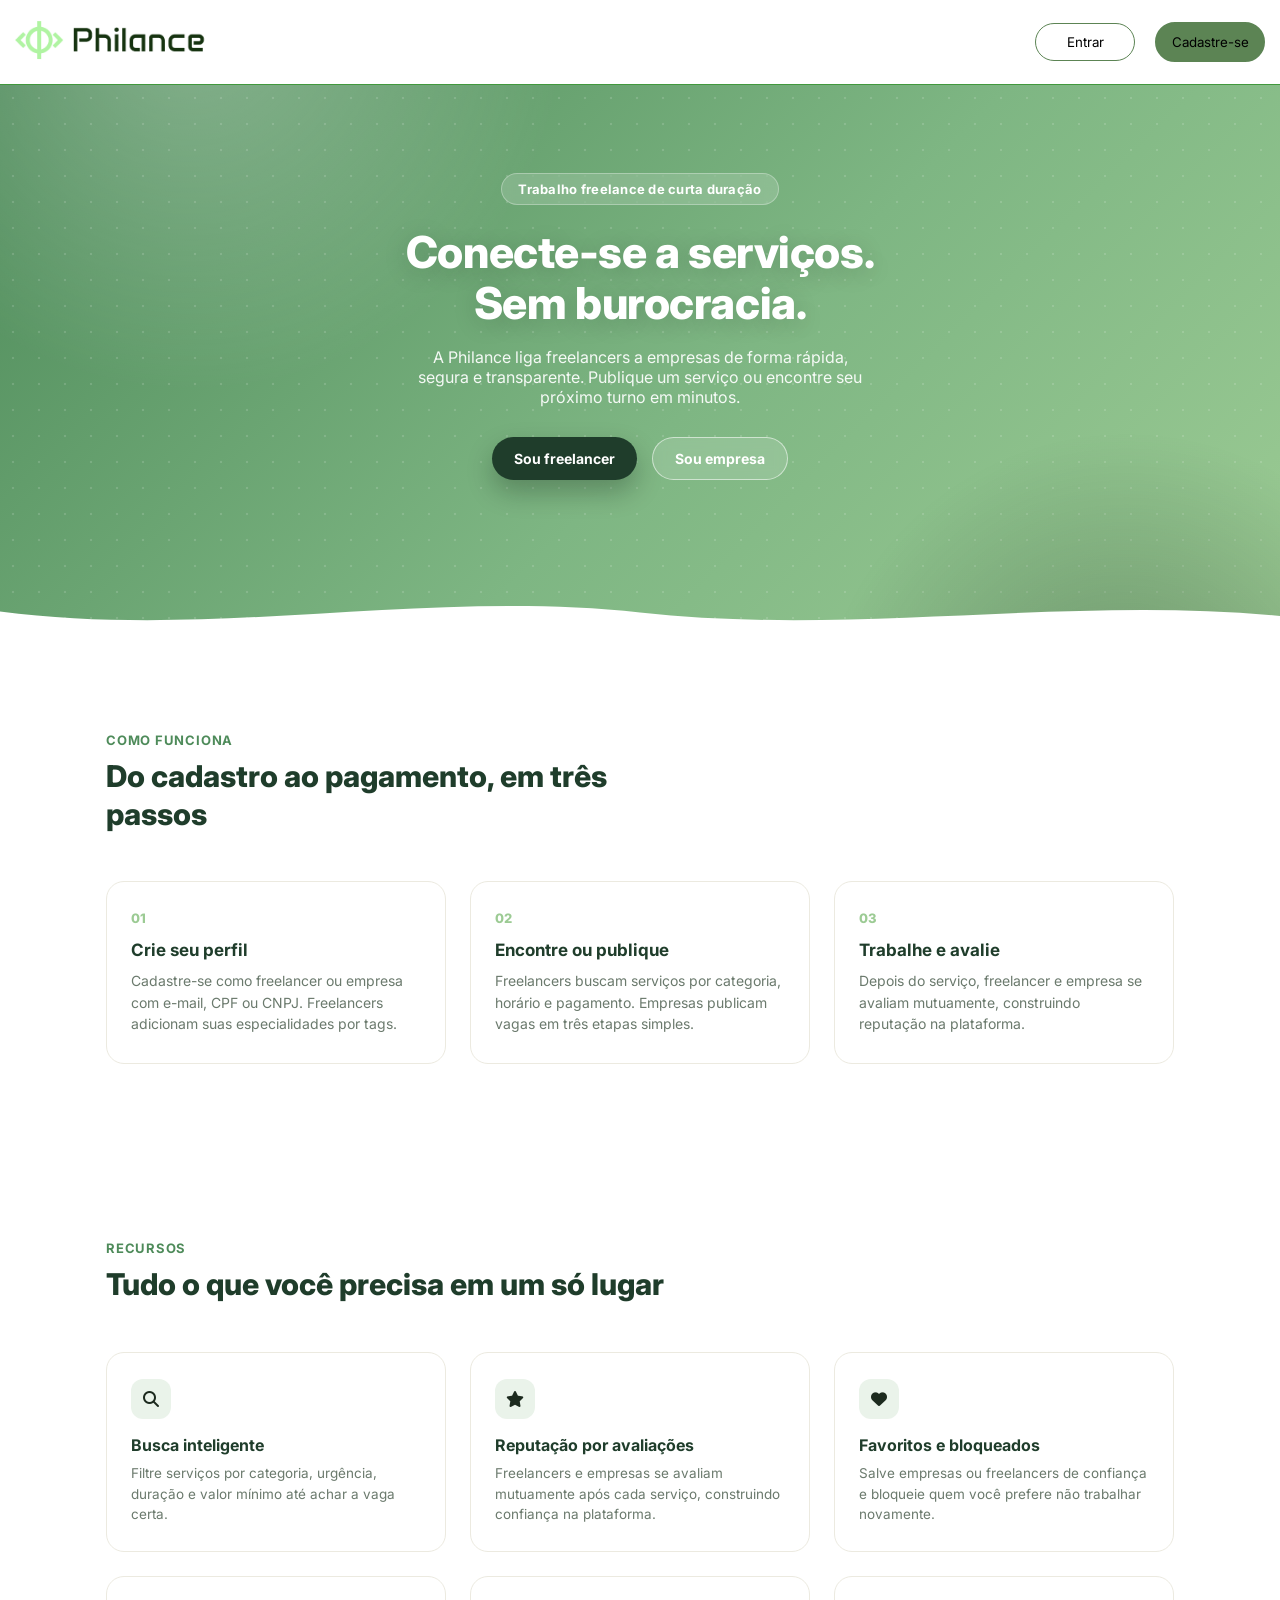
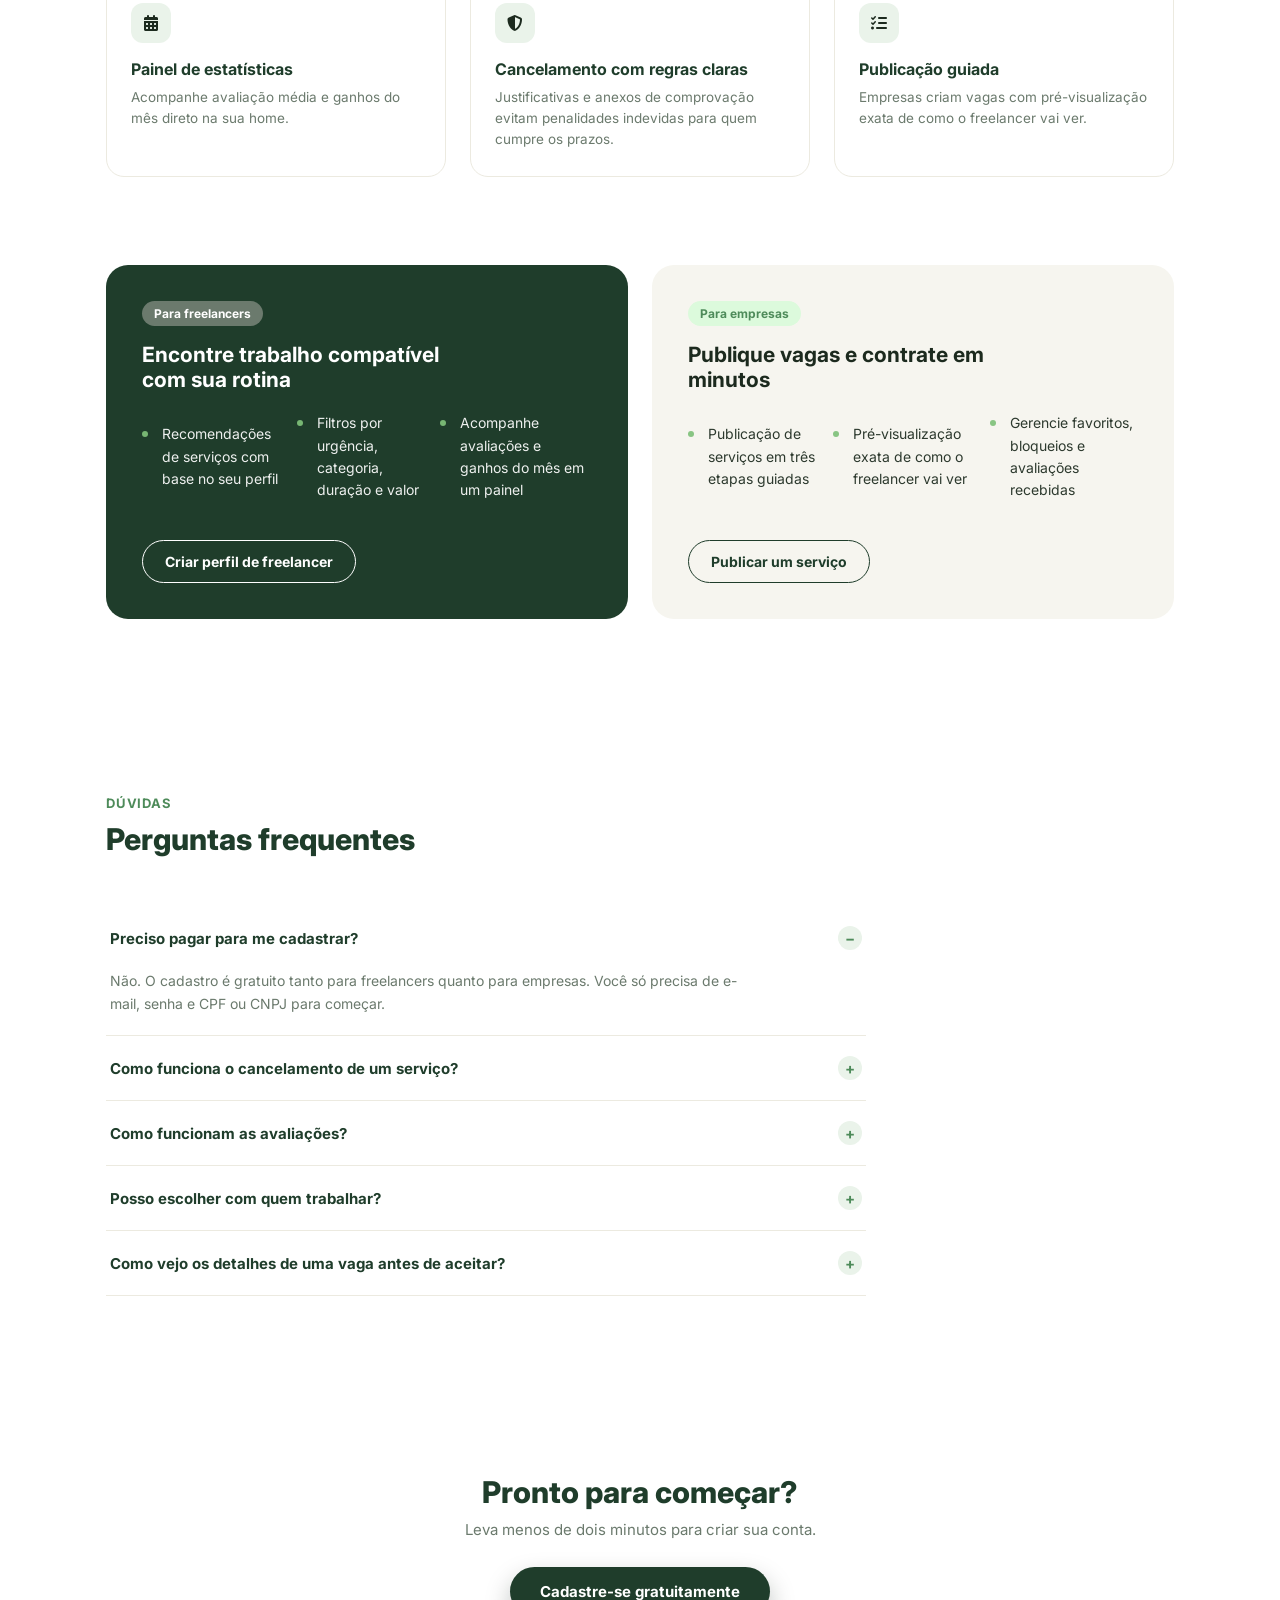
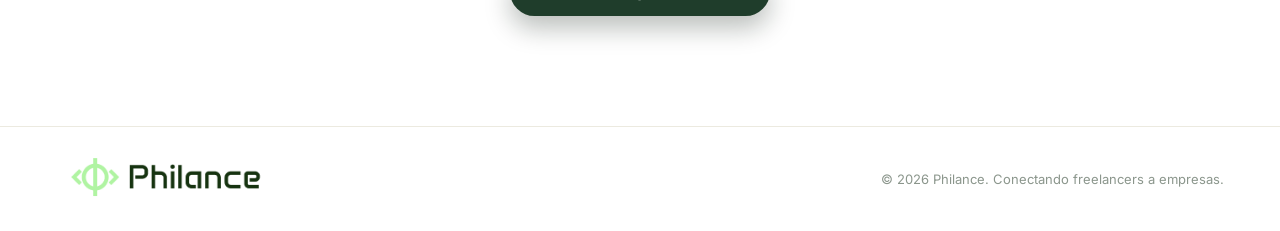
==== src/index.html @ a23985e1 "Home do site 90% Home praticamente concluída, só falta alguns pequenos ajustes" ====
<!DOCTYPE html>
<html lang="en">
<head>
    <meta charset="UTF-8">
    <meta name="viewport" content="width=device-width, initial-scale=1.0">
    <title>Philance</title>
    <link rel="stylesheet" href="/css/navbar.css">
    <link rel="stylesheet" href="/css/style.css">
    <link rel="preconnect" href="https://fonts.googleapis.com">
    <link rel="preconnect" href="https://fonts.gstatic.com" crossorigin>
    <link href="https://fonts.googleapis.com/css2?family=Anta&family=Inter:ital,opsz,wght@0,14..32,100..900;1,14..32,100..900&display=swap" rel="stylesheet">
    <link rel="stylesheet" href="https://cdnjs.cloudflare.com/ajax/libs/font-awesome/6.7.2/css/all.min.css">
</head>
<body>
    <div id="space-navbar"></div>
    <!-- Banner -->
    <section class="banner">
        <div class="banner-interior">
            <div class="banner-text">
                <span class="primeiro-text">Trabalho freelance de curta duração</span>
                <h1>Conecte-se a serviços.<br>Sem burocracia.</h1>
                <p>A Philance liga freelancers a empresas de forma rápida, segura e transparente. Publique um serviço ou encontre seu próximo turno em minutos.</p>
                <div class="banner-actions">
                    <button class="btn btn-dark">Sou freelancer</button>
                    <button class="btn btn-outline">Sou empresa</button>
                </div>
            </div>
        </div>
        <div class="banner-wave" aria-hidden="true"></div>
    </section>

    <!-- Como funciona -->
    <section class="section-one">
        <div class="section-two">
            <span class="section-three">Como funciona</span>
            <h2>Do cadastro ao pagamento, em três passos</h2>
        </div>

        <div class="passos">
            <article class="step-card"> <!-- article para poder reutilizar -->
                <span class="step-num">01</span>
                <h3>Crie seu perfil</h3>
                <p>Cadastre-se como freelancer ou empresa com e-mail, CPF ou CNPJ. Freelancers adicionam suas especialidades por tags.</p>
            </article>
            <article class="step-card">
                <span class="step-num">02</span>
                <h3>Encontre ou publique</h3>
                <p>Freelancers buscam serviços por categoria, horário e pagamento. Empresas publicam vagas em três etapas simples.</p>
            </article>
            <article class="step-card">
                <span class="step-num">03</span>
                <h3>Trabalhe e avalie</h3>
                <p>Depois do serviço, freelancer e empresa se avaliam mutuamente, construindo reputação na plataforma.</p>
            </article>
        </div>
    </section>

    <!-- Recursos -->
    <section class="section-one" >
        <div class="section-two">
            <span class="section-three">Recursos</span>
            <h2>Tudo o que você precisa em um só lugar</h2>
        </div>

        <div class="recursos">
            <article class="recurso-card">
                <div class="recurso-icon">
                    <i class="fa-solid fa-magnifying-glass"></i>
                </div>
                <h3>Busca inteligente</h3>
                <p>Filtre serviços por categoria, urgência, duração e valor mínimo até achar a vaga certa.</p>
            </article>

            <article class="recurso-card">
                <div class="recurso-icon">
                    <i class="fa-solid fa-star"></i>
                </div>
                <h3>Reputação por avaliações</h3>
                <p>Freelancers e empresas se avaliam mutuamente após cada serviço, construindo confiança na plataforma.</p>
            </article>

            <article class="recurso-card">
                <div class="recurso-icon">
                    <i class="fa-solid fa-heart"></i>
                </div>
                <h3>Favoritos e bloqueados</h3>
                <p>Salve empresas ou freelancers de confiança e bloqueie quem você prefere não trabalhar novamente.</p>
            </article>

            <article class="recurso-card">
                <div class="recurso-icon">
                    <i class="fa-solid fa-calendar-days"></i>
                </div>
                <h3>Painel de estatísticas</h3>
                <p>Acompanhe avaliação média e ganhos do mês direto na sua home.</p>
            </article>

            <article class="recurso-card">
                <div class="recurso-icon">
                    <i class="fa-solid fa-shield-halved"></i>
                </div>
                <h3>Cancelamento com regras claras</h3>
                <p>Justificativas e anexos de comprovação evitam penalidades indevidas para quem cumpre os prazos.</p>
            </article>

            <article class="recurso-card">
                <div class="recurso-icon">
                    <i class="fa-solid fa-list-check"></i>
                </div>
                <h3>Publicação guiada</h3>
                <p>Empresas criam vagas com pré-visualização exata de como o freelancer vai ver.</p>
            </article>
        </div>
    </section>

    <!-- Para quem é -->
    <section class="section-one audience">

        <article class="audience-card audience-card-freelancer" >
        <span class="audience-tag audience-tag-freelancer">Para freelancers</span>
        <h3>Encontre trabalho compatível com sua rotina</h3>
        <ul class="audience-list">
            <li>Recomendações de serviços com base no seu perfil</li>
            <li>Filtros por urgência, categoria, duração e valor</li>
            <li>Acompanhe avaliações e ganhos do mês em um painel</li>
        </ul>
        <button class="btn btn-outline-light">Criar perfil de freelancer</button>
        </article>

        <article class="audience-card audience-card-empresa" >
        <span class="audience-tag audience-tag-empresa">Para empresas</span>
        <h3>Publique vagas e contrate em minutos</h3>
        <ul class="audience-list">
            <li>Publicação de serviços em três etapas guiadas</li>
            <li>Pré-visualização exata de como o freelancer vai ver</li>
            <li>Gerencie favoritos, bloqueios e avaliações recebidas</li>
        </ul>
        <button class="btn btn-outline-dark">Publicar um serviço</button>
        </article>

    </section>

    <!-- Perguntas frequentes -->
    <section class="section-one" >
        <div class="section-two">
            <span class="section-three">Dúvidas</span>
            <h2>Perguntas frequentes</h2>
        </div>

        <div class="faq-list">
            <div class="faq-item open">
                <button class="faq-question">
                    Preciso pagar para me cadastrar?
                    <span class="faq-icon">−</span>
                </button>
                <div class="faq-answer">
                    <p>Não. O cadastro é gratuito tanto para freelancers quanto para empresas. Você só precisa de e-mail, senha e CPF ou CNPJ para começar.</p>
                </div>
            </div>

            <div class="faq-item">
                <button class="faq-question">
                    Como funciona o cancelamento de um serviço?
                    <span class="faq-icon">+</span>
                </button>
                <div class="faq-answer">
                    <p>Freelancer e empresa podem cancelar informando uma justificativa, com opção de anexar imagens como comprovação. Cancelamentos com menos de 4 horas de antecedência podem gerar penalidade; dentro do prazo ou devidamente justificados, não.</p>
                </div>
            </div>

            <div class="faq-item">
                <button class="faq-question">
                    Como funcionam as avaliações?
                    <span class="faq-icon">+</span>
                </button>
                <div class="faq-answer">
                    <p>Depois que um serviço é concluído, freelancer e empresa se avaliam por estrelas, com comentários opcionais. Isso atualiza automaticamente a reputação de cada perfil e influencia recomendações futuras.</p>
                </div>
            </div>

            <div class="faq-item">
                <button class="faq-question">
                    Posso escolher com quem trabalhar?
                    <span class="faq-icon">+</span>
                </button>
                <div class="faq-answer">
                    <p>Sim. Você pode favoritar empresas ou freelancers de confiança para priorizá-los em futuras recomendações, e bloquear quem preferir não encontrar novamente.</p>
                </div>
            </div>

            <div class="faq-item">
                <button class="faq-question">
                    Como vejo os detalhes de uma vaga antes de aceitar?
                    <span class="faq-icon">+</span>
                </button>
                <div class="faq-answer">
                    <p>Ao selecionar um serviço na busca, um painel lateral mostra informações completas da vaga, dados da empresa contratante e a descrição detalhada das atividades antes de você aceitar.</p>
                </div>
            </div>
        </div>
    </section>

    <!-- Final -->
    <section class="final">
        <h2>Pronto para começar?</h2>
        <p>Leva menos de dois minutos para criar sua conta.</p>
        <button class="btn btn-dark btn-log">Cadastre-se gratuitamente</button>
    </section>

    </body>

    <footer class="footer">
        <div class="logo">
            <img src="/assets/imagens/PhilanceHome.png">
        </div>
        <p>© 2026 Philance. Conectando freelancers a empresas.</p>
    </footer>

    <script src="/src/componentes/navbar/navbar.js"></script>
    <script src="/src/main.js"></script> <!--script para "perguntas frequentes"-->
<script>
    carregarNavbarHome();
</script>
<script>
    // Fecha o modal se o usuário clicar na área escura (fora do formulário)
    const modal = document.getElementById('modal-container');
    modal.addEventListener('click', (event) => {
        if (event.target === modal) {
            modal.close();
        }
    });

    async function carregarConteudoModal(arquivoHtml) {
        const modalContainer = document.getElementById('modal-container');
        try {
            const resposta = await fetch(arquivoHtml);
            if (!resposta.ok) throw new Error('Erro ao carregar o arquivo');
            const html = await resposta.text();
            
            // Coloca o HTML do cadastro dentro do <dialog>
            modalContainer.innerHTML = html;
        } catch (erro) {
            console.error(erro);
            modalContainer.innerHTML = '<p style="padding:20px; color:red;">Erro ao carregar a tela. Tente novamente.</p>';
        }
    }

    async function abrirModal(arquivoInicial, event) {
        const modalContainer = document.getElementById('modal-container');
        
        // 1. Busca o HTML do cadastro via Ajax e coloca no modal
        await carregarConteudoModal(arquivoInicial);
        
        // 2. Abre a janela flutuante nativa por cima da Home
        modalContainer.showModal();
        
        try {
            // 3. O JavaScript vai até a pasta e importa a função de lá de dentro dinamicamente!
            const moduloCadastro = await import('/src/pages/cadastro/cadastroE&F.js');
            const moduloLogin = await import('/src/pages/login/loginE&F.js');
            
            // 4. Executa a função importada diretamente do módulo
            moduloCadastro.inicializarEventosDoCadastro();
            moduloLogin.inicializarEventosDoLogin();
            
        } catch (erro) {
            console.error("Não foi possível importar o arquivo JS das pastas:", erro);
        }
    }

</script>
</html>
---- css/navbar.css ----
body {
    margin:0;
    padding:0;
    box-sizing: border-box;
    font-family: 'Inter', sans-serif;
}

nav{
    display: flex;
    justify-content: space-between;
    flex-direction: row;
    background-color: rgb(255, 255, 255);
    border-bottom: 1px solid #41983D; 
}

.button-login{
    background-color: #ffffff;
    border: 1px solid;
    border-color: #5C8454ff;
    border-radius: 30px;
    padding: 10px;
    width: 100px;
    margin-right: 10px;
}

.button-cadastro{
    background-color: #5C8454ff;
    border: 2px solid;
    border-color: #5C8454ff;
    border-radius: 30px;
    padding: 10px;
    width: 110px;
    margin-right: 15px;
}

.titulo-login{
    color: #5C8454ff;
    text-decoration: none;

}

.titulo-cadastro{
    color:#ffffff;
    text-decoration: none;

}

ul{
    display: flex;
    gap: 10px;
    align-items: center;
}

img{
    height: 80px; 
    width: auto;
}

/* Tela Home da Empresa */

.button-home{
    background-color: #ffffff;
    padding: 14px 20px;
    width: 150px;
    cursor:pointer;
    border-style: none;
    font-size: 18px;
    display: flex;
    align-items: center;
    justify-content: center;
    gap: 8px;
}
.button-solicitar-servico{
    background-color: #ffffff;
    border-style: none;
    padding: 14px 20px;
    width: 250px;
    cursor:pointer;
    font-size: 18px;
}
.icon-nav{
    width: 25px;
    height: 30px;
}

.icon-servico{
    width: 30px;
    height: 30px;
}

.nav-home-empresa{
    display: flex;
    align-items: center;
    justify-content: space-between;
    padding: 0 30px;
    height: 90px;
    background-color: white;
    border-bottom: 1px solid #41983D;
}
.menu-central{
    display: flex;
    align-items: center;
    justify-content: center;
    gap: 100px;
    margin-right: 40px;
}


/* A caixinha mãe serve como a "âncora" para o menu saber onde se posicionar */
.perfil-container {
    position: relative;
    display: inline-block;
}

/* Estilo do botão da foto */
.foto-perfil-btn {
    background: none;
    border: none;
    border-radius: 50%;
    cursor: pointer;
    padding: 0;
}

/* O Menu Suspenso*/
.dropdown-menu {
    position: absolute;
    top: 92%;      
    right: -20px;        
    margin-top: 8px; 
    
    background-color: #ffffff;
    padding:12px;
    width: 220px;
    box-shadow: 0px 4px 12px rgba(0, 0, 0, 0.5); /* Sombra suave */
    z-index: 99;    /* Garante que ele vai flutuar acima de qualquer elemento */
    border: solid 2px #c0e9bd;
    border-radius: 10px;
}

/* Esta classe esconde o menu por padrão */
.escondido {
    display: none;
}

/* Estilização rápida dos links de dentro do menu */
.dropdown-menu a {
    display: block;
    color: #313a30;
    text-decoration: none;
    padding: 8px 0;
    text-align: left;
}

.dropdown-menu a:hover {
    transform: scale(1.00);
    box-shadow: 0 0 10px rgba(47, 111, 31, 0.4);
    background-color: rgba(153, 211, 138, 0.3);
    padding: 10px;
}

.username{
    color: #313a30d5;
    font-family: "Idiqlat";
    font-size: 23px ;
    margin-bottom: -5px;
}

.email{
    color: #727272;
    font-size: 15px;
}
---- css/style.css ----
* { 
  margin: 0; 
  padding: 0; 
  box-sizing: border-box; 
}

body {
  font-family: 'Inter', sans-serif;
  color: #1C2A1E;
  background: #FFFFFF;
}

ul { 
  list-style: none; 
}

button { 
  font-family: inherit; 
  cursor: pointer; 
  border: none; 
}

/* ---------- banner ---------- */
.banner { /* fundo do banner */
  position: relative;
  background:
    radial-gradient(620px circle at 15% -12%, rgba(255,255,255,.28), transparent 60%),
    radial-gradient(520px circle at 88% 118%, rgba(20,40,26,.35), transparent 60%),
    radial-gradient(rgba(255,255,255,.14) 1px, transparent 1.6px) 0 0/26px 26px,
    linear-gradient(135deg, #4E8B5A 0%, #7EB683 55%, #9CCB94 100%);
  padding: 88px 56px 130px;
}

.banner-wave { /* ondinha do banner */
  position: absolute;
  left: 0;
  right: 0;
  bottom: -1px;
  height: 56px;
  background-image: url("data:image/svg+xml,%3Csvg xmlns='http://www.w3.org/2000/svg' viewBox='0 0 1440 100' preserveAspectRatio='none'%3E%3Cpath d='M0,40 C240,90 480,0 720,42 C960,84 1200,12 1440,48 L1440,100 L0,100 Z' fill='%23FFFFFF'/%3E%3C/svg%3E");
  background-size: 100% 100%;
  background-repeat: no-repeat;
}

.banner-interior { /* organização do banner por dentro */
  max-width: 720px;
  margin: 0 auto;
  text-align: center;
}

/* textos do banner */
.primeiro-text {
  display: inline-block;
  font-size: 13px;
  font-weight: 700;
  letter-spacing: .02em;
  background: rgba(255,255,255,.16);
  border: 1px solid rgba(255,255,255,.3);
  backdrop-filter: blur(6px);
  color: #fff;
  padding: 7px 16px;
  border-radius: 999px;
  margin-bottom: 22px;
}

.banner-text p {
  margin-left: auto;
  margin-right: auto;
}

.banner-text h1 {
  font-size: 44px;
  line-height: 1.16;
  font-weight: 800;
  letter-spacing: -.01em;
  color: #fff;
  text-shadow: 0 4px 24px rgba(15,30,20,.18);
  max-width: 580px;
  margin: 0 auto 18px;
}

.banner-text p {
  font-size: 16px;
  color: rgba(255,255,255,.92);
  max-width: 460px;
  margin-bottom: 30px;
}

.banner-actions { /* botões no banner */
  display: flex;
  justify-content: center;
  gap: 15px;
  margin-bottom: 34px;
}

/* ---------- Seções de organização ---------- */
.section-one {
  max-width: 1180px;
  margin: 0 auto;
  padding: 88px 56px;
}

.section-two { 
  max-width: 560px; 
  margin-bottom: 48px; 
}

.section-three {
  display: block;
  font-size: 13px;
  font-weight: 700;
  color: #4E8B5A;
  margin-bottom: 10px;
  text-transform: uppercase;
  letter-spacing: .06em;
}

.section-two h2 {
  font-size: 30px;
  font-weight: 800;
  color: #1F3D2B;
  line-height: 1.25;
}

/* ---------- Como funciona ---------- */
.passos {
  display: grid;
  grid-template-columns: repeat(3, 1fr);
  gap: 24px;
}

.step-card {
  border: 1px solid #ECEAE0;
  border-radius: 18px;
  padding: 28px 24px;
}

.step-num {
  display: block;
  font-size: 13px;
  font-weight: 800;
  color: #9CCB94;
  margin-bottom: 14px;
}

.step-card h3 {
  font-size: 17px;
  font-weight: 700;
  color: #1F3D2B;
  margin-bottom: 10px;
}

.step-card p {
  font-size: 14px;
  color: #6B7A6D;
  line-height: 1.55;
}

/* ---------- Recursos ---------- */
.recursos {
  display: grid;
  grid-template-columns: repeat(3, 1fr);
  gap: 24px;
}

.recurso-card {
  border: 1px solid #ECEAE0;
  border-radius: 18px;
  padding: 26px 24px;
}

.recurso-icon {
  width: 40px;
  height: 40px;
  border-radius: 12px;
  background: #EAF3EA;
  display: flex;
  align-items: center;
  justify-content: center;
  margin-bottom: 16px;
}

.recurso-card h3 {
  font-size: 16px;
  font-weight: 700;
  color: #1F3D2B;
  margin-bottom: 8px;
}

.recurso-card p {
  font-size: 13.5px;
  color: #6B7A6D;
  line-height: 1.55;
}

/* ---------- Para quem é ---------- */
.audience { /* Organização dos cards */
  display: grid;
  grid-template-columns: 1fr 1fr;
  gap: 24px;
  padding-top: 0;
}

.audience-card { /* cards */
  border-radius: 22px;
  padding: 36px;
}

.audience-card-freelancer { /* card - escuro */
  background: #1F3D2B;
  color: #fff;
}

.audience-card-empresa { /* card - claro */
  background: #F6F5EF;
  color: #1C2A1E;
}

.audience-tag {
  display: inline-block;
  font-size: 12px;
  font-weight: 700;
  padding: 5px 12px;
  border-radius: 999px;
  margin-bottom: 16px;
}

.audience-tag-empresa { /* tag - escuro */
  background: #dcfadc;
  color: #4E8B5A;
}

.audience-tag-freelancer { /* tag - escuro */
  background: #6B7A6D;
  color: #fff;
}

.audience-card h3 {
  font-size: 21px;
  font-weight: 700;
  margin-bottom: 20px;
  max-width: 340px;
}

.audience-list { 
  margin-bottom: 28px; 
}

.audience-list li {
  position: relative;
  font-size: 14px;
  line-height: 1.6;
  padding-left: 20px;
  margin-bottom: 10px;
  opacity: .92;
}

.audience-list li::before {
  content: "";
  position: absolute;
  left: 0;
  top: 8px;
  width: 6px;
  height: 6px;
  border-radius: 50%;
  background: #7FC17A;
}

/* ---------- FAQ ---------- */
.faq-list {
  max-width: 760px;
}

.faq-item {
  border-bottom: 1px solid #ECEAE0;
}

.faq-question {
  width: 100%;
  display: flex;
  align-items: center;
  justify-content: space-between;
  background: none;
  padding: 20px 4px;
  font-size: 15px;
  font-weight: 700;
  color: #1F3D2B;
  text-align: left;
}

.faq-icon {
  flex-shrink: 0;
  width: 24px;
  height: 24px;
  border-radius: 50%;
  background: #EAF3EA;
  color: #4E8B5A;
  font-size: 15px;
  font-weight: 700;
  display: flex;
  align-items: center;
  justify-content: center;
  margin-left: 16px;
}

.faq-answer {
  max-height: 0;
  overflow: hidden;
  transition: max-height .25s ease;
}

.faq-answer p {
  font-size: 14px;
  color: #6B7A6D;
  line-height: 1.6;
  padding: 0 4px 20px;
  max-width: 640px;
}

.faq-item.open .faq-answer {
  max-height: 200px;
}

/* ---------- Final ---------- */
.final {
  text-align: center;
  padding: 90px 24px 110px;
}

.final h2 {
  font-size: 30px;
  font-weight: 800;
  color: #1F3D2B;
  margin-bottom: 10px;
}

.final p {
  font-size: 15px;
  color: #6B7A6D;
  margin-bottom: 28px;
}

/* ---------- Rodapé ---------- */
.footer {
  border-top: 1px solid #ECEAE0;
  padding: 10px 56px;
  display: flex;
  align-items: center;
  justify-content: space-between;
}

.footer p {
  font-size: 13px;
  color: #8B968C;
}








/* ---------- Botões ---------- */
.btn {
  display: inline-flex;
  align-items: center;
  gap: 8px;
  padding: 12px 22px;
  border-radius: 999px;
  font-size: 14px;
  font-weight: 700;
  transition: transform .12s ease, opacity .12s ease, background .12s ease;
}

.btn:hover { 
  transform: translateY(-1px); 
}
.btn:active { 
  transform: translateY(0); 
}

.btn-log { 
  padding: 15px 30px; 
  font-size: 15px; 
}

.btn-dark {
  background: #1F3D2B;
  color: #fff;
  box-shadow: 0 12px 26px rgba(10,25,15,.28);
}
.btn-dark:hover { 
  opacity: .9; 
}

.btn-outline {
  background: rgba(255,255,255,.14);
  border: 1.5px solid rgba(255,255,255,.55);
  backdrop-filter: blur(6px);
  color: #fff;
}
.btn-outline:hover { 
  background: rgba(255,255,255,.24); 
}

.btn-outline-dark {
  background: transparent;
  border: 1.5px solid #1F3D2B;
  color: #1F3D2B;
}
.btn-outline-dark:hover { 
  background: #1F3D2B; 
  color: #fff; 
}

.btn-outline-light {
  background: transparent;
  border: 1.5px solid #fff;
  color: #fff;
}

.btn-outline-light:hover {
  background: #fff;
  color: #1F3D2B;
}
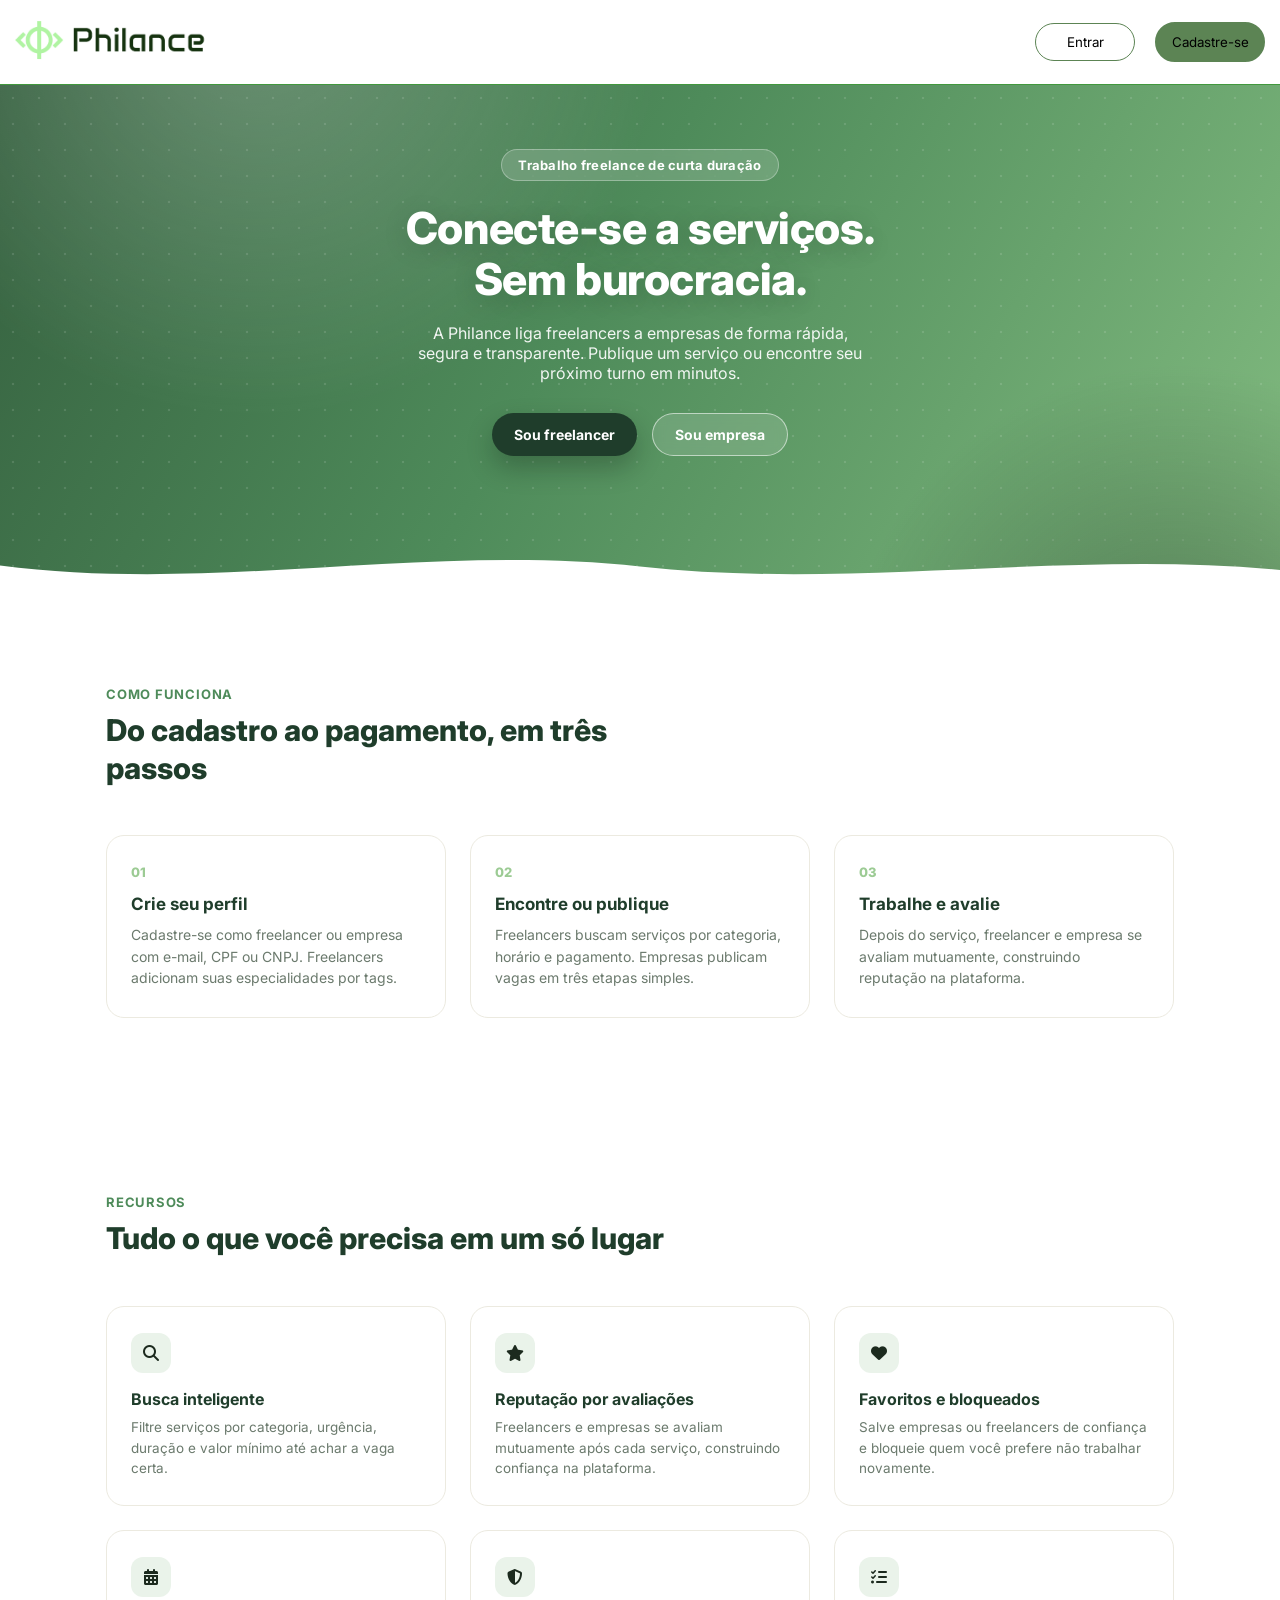
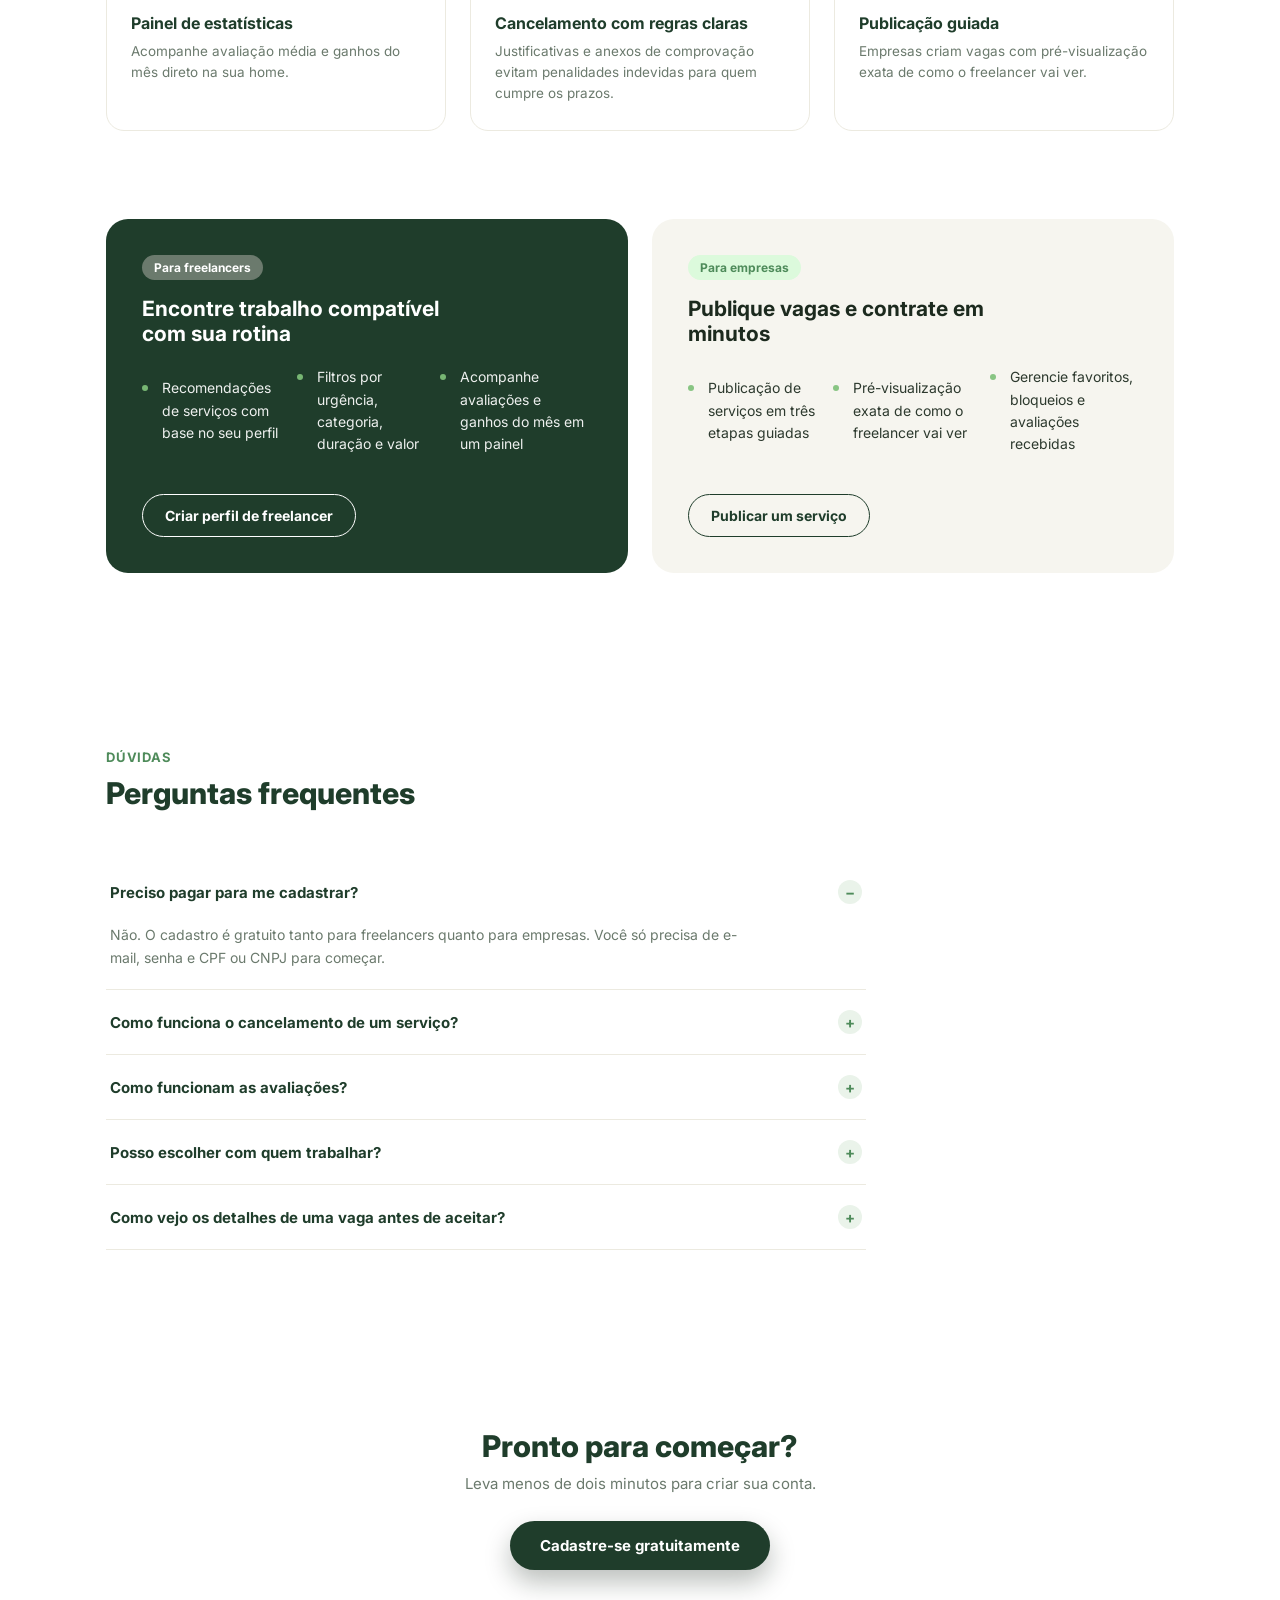
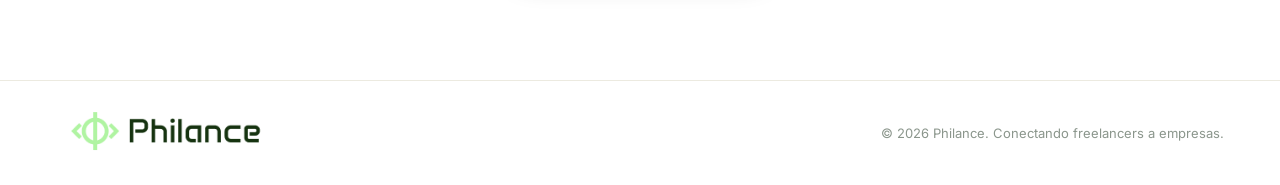
==== commit 415bec99: "Atualização das homes" ====
--- a/src/index.html
+++ b/src/index.html
@@ -4,14 +4,16 @@
     <meta charset="UTF-8">
     <meta name="viewport" content="width=device-width, initial-scale=1.0">
     <title>Philance</title>
+    <link rel="stylesheet" href="/css/style.css">
     <link rel="stylesheet" href="/css/navbar.css">
-    <link rel="stylesheet" href="/css/style.css">
+
     <link rel="preconnect" href="https://fonts.googleapis.com">
     <link rel="preconnect" href="https://fonts.gstatic.com" crossorigin>
     <link href="https://fonts.googleapis.com/css2?family=Anta&family=Inter:ital,opsz,wght@0,14..32,100..900;1,14..32,100..900&display=swap" rel="stylesheet">
     <link rel="stylesheet" href="https://cdnjs.cloudflare.com/ajax/libs/font-awesome/6.7.2/css/all.min.css">
 </head>
 <body>
+
     <div id="space-navbar"></div>
     <!-- Banner -->
     <section class="banner">
--- a/css/style.css
+++ b/css/style.css
@@ -23,12 +23,14 @@
 /* ---------- banner ---------- */
 .banner { /* fundo do banner */
   position: relative;
+  overflow: hidden;
   background:
-    radial-gradient(620px circle at 15% -12%, rgba(255,255,255,.28), transparent 60%),
-    radial-gradient(520px circle at 88% 118%, rgba(20,40,26,.35), transparent 60%),
-    radial-gradient(rgba(255,255,255,.14) 1px, transparent 1.6px) 0 0/26px 26px,
-    linear-gradient(135deg, #4E8B5A 0%, #7EB683 55%, #9CCB94 100%);
-  padding: 88px 56px 130px;
+    radial-gradient(680px circle at 20% -15%, rgba(255,255,255,.24), transparent 60%),
+    radial-gradient(560px circle at 92% 120%, rgba(15,30,20,.4), transparent 60%),
+    radial-gradient(rgba(255,255,255,.12) 1px, transparent 1.6px) 0 0/26px 26px,
+    linear-gradient(120deg, #35603F 0%, #4E8B5A 45%, #82BB80 100%);
+  padding: 64px 40px 108px;
+  text-align: center;
 }
 
 .banner-wave { /* ondinha do banner */
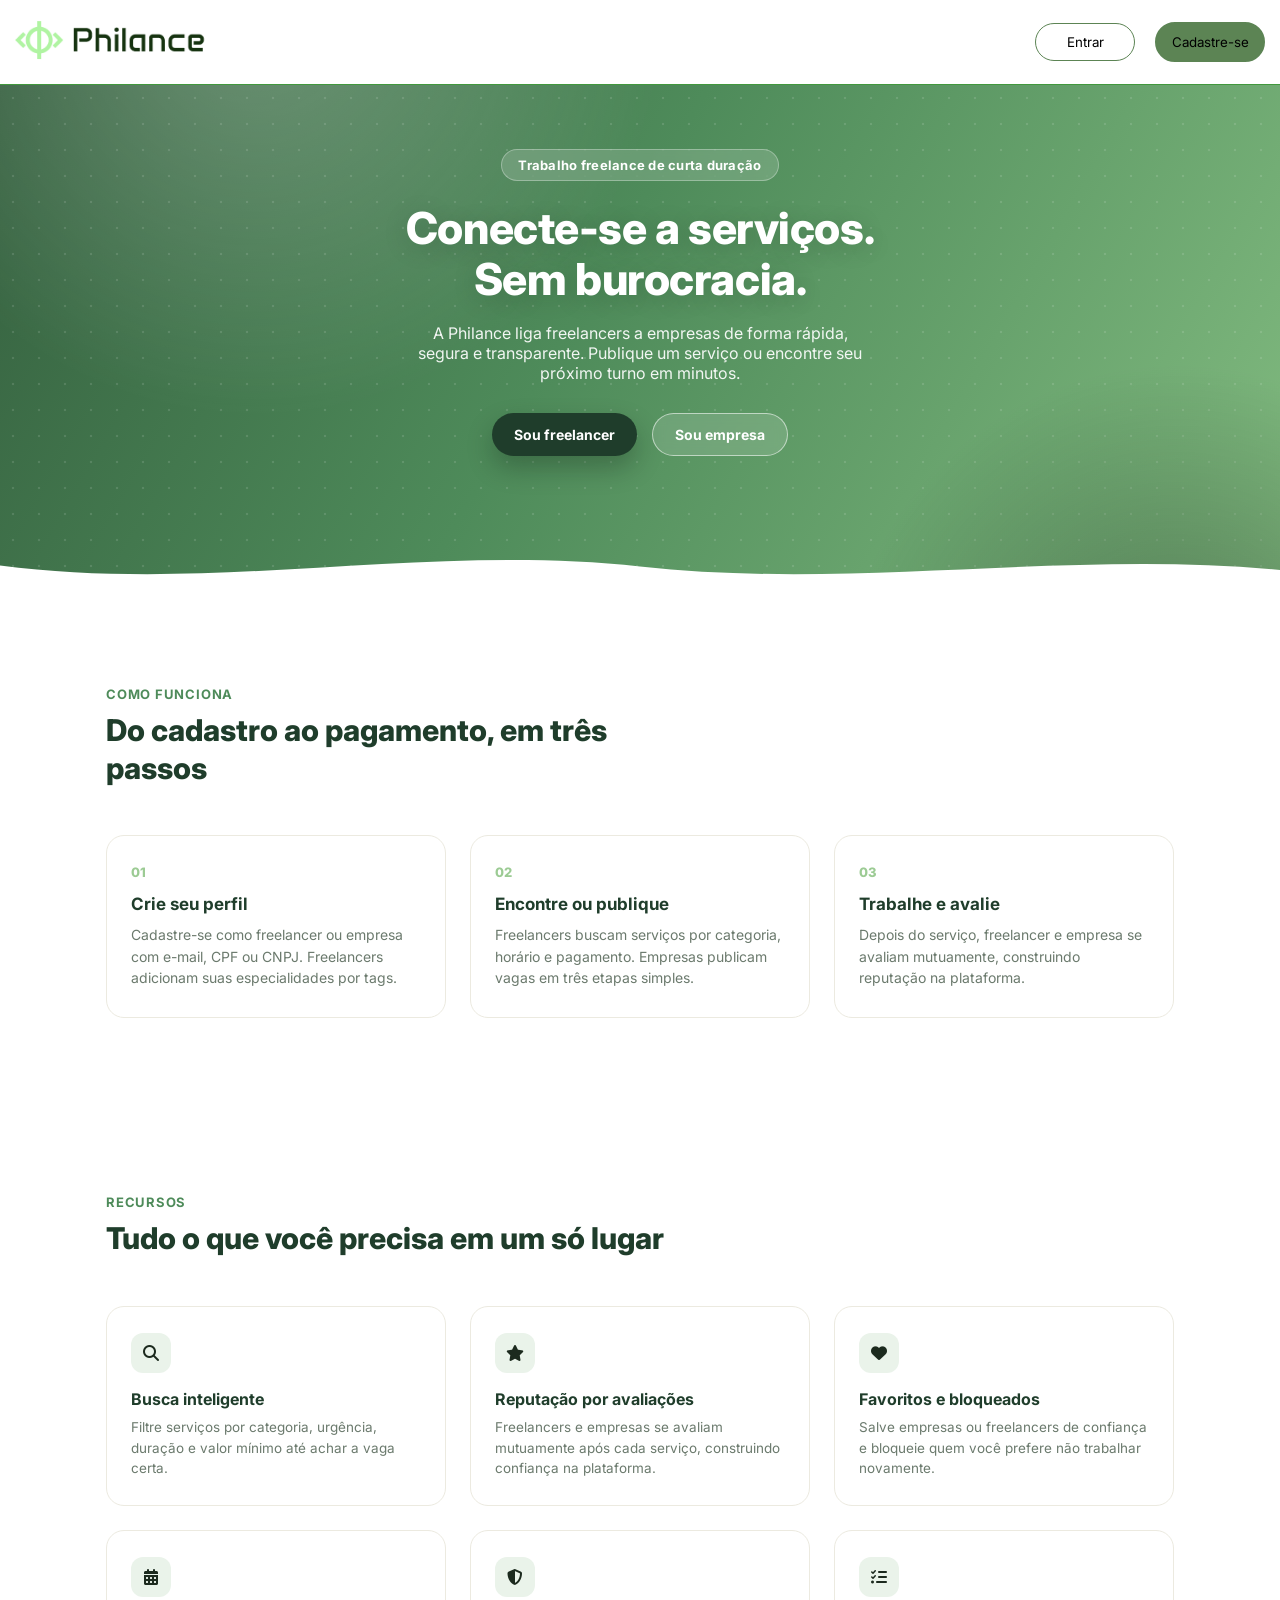
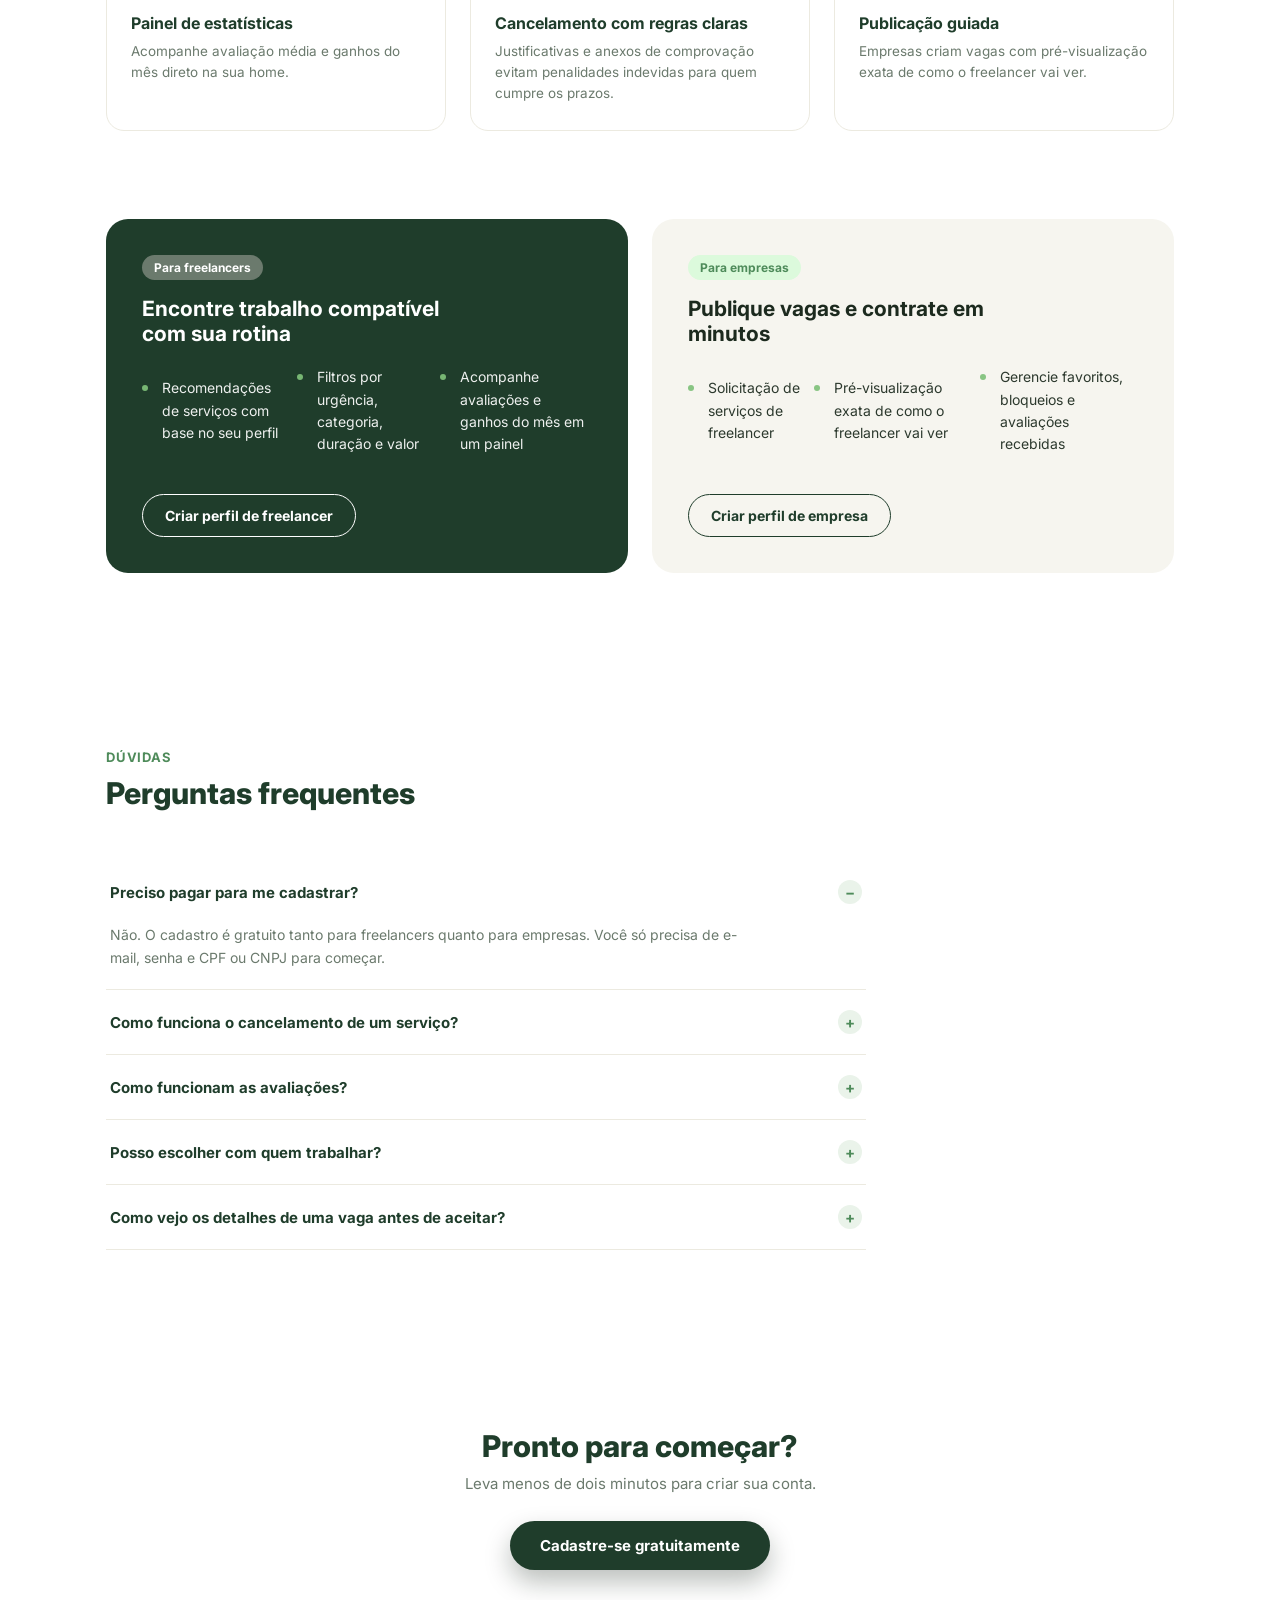
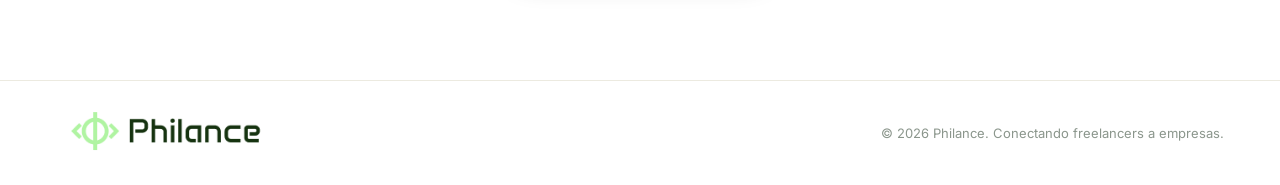
==== commit 9fae3e17: "Ajustes gerais CSS ajustado em solicitar serviço e perfil HTML ajustado em index Renomeação de pág" ====
--- a/src/index.html
+++ b/src/index.html
@@ -133,11 +133,11 @@
         <span class="audience-tag audience-tag-empresa">Para empresas</span>
         <h3>Publique vagas e contrate em minutos</h3>
         <ul class="audience-list">
-            <li>Publicação de serviços em três etapas guiadas</li>
+            <li>Solicitação de serviços de freelancer</li>
             <li>Pré-visualização exata de como o freelancer vai ver</li>
             <li>Gerencie favoritos, bloqueios e avaliações recebidas</li>
         </ul>
-        <button class="btn btn-outline-dark">Publicar um serviço</button>
+        <button class="btn btn-outline-dark">Criar perfil de empresa</button>
         </article>
 
     </section>
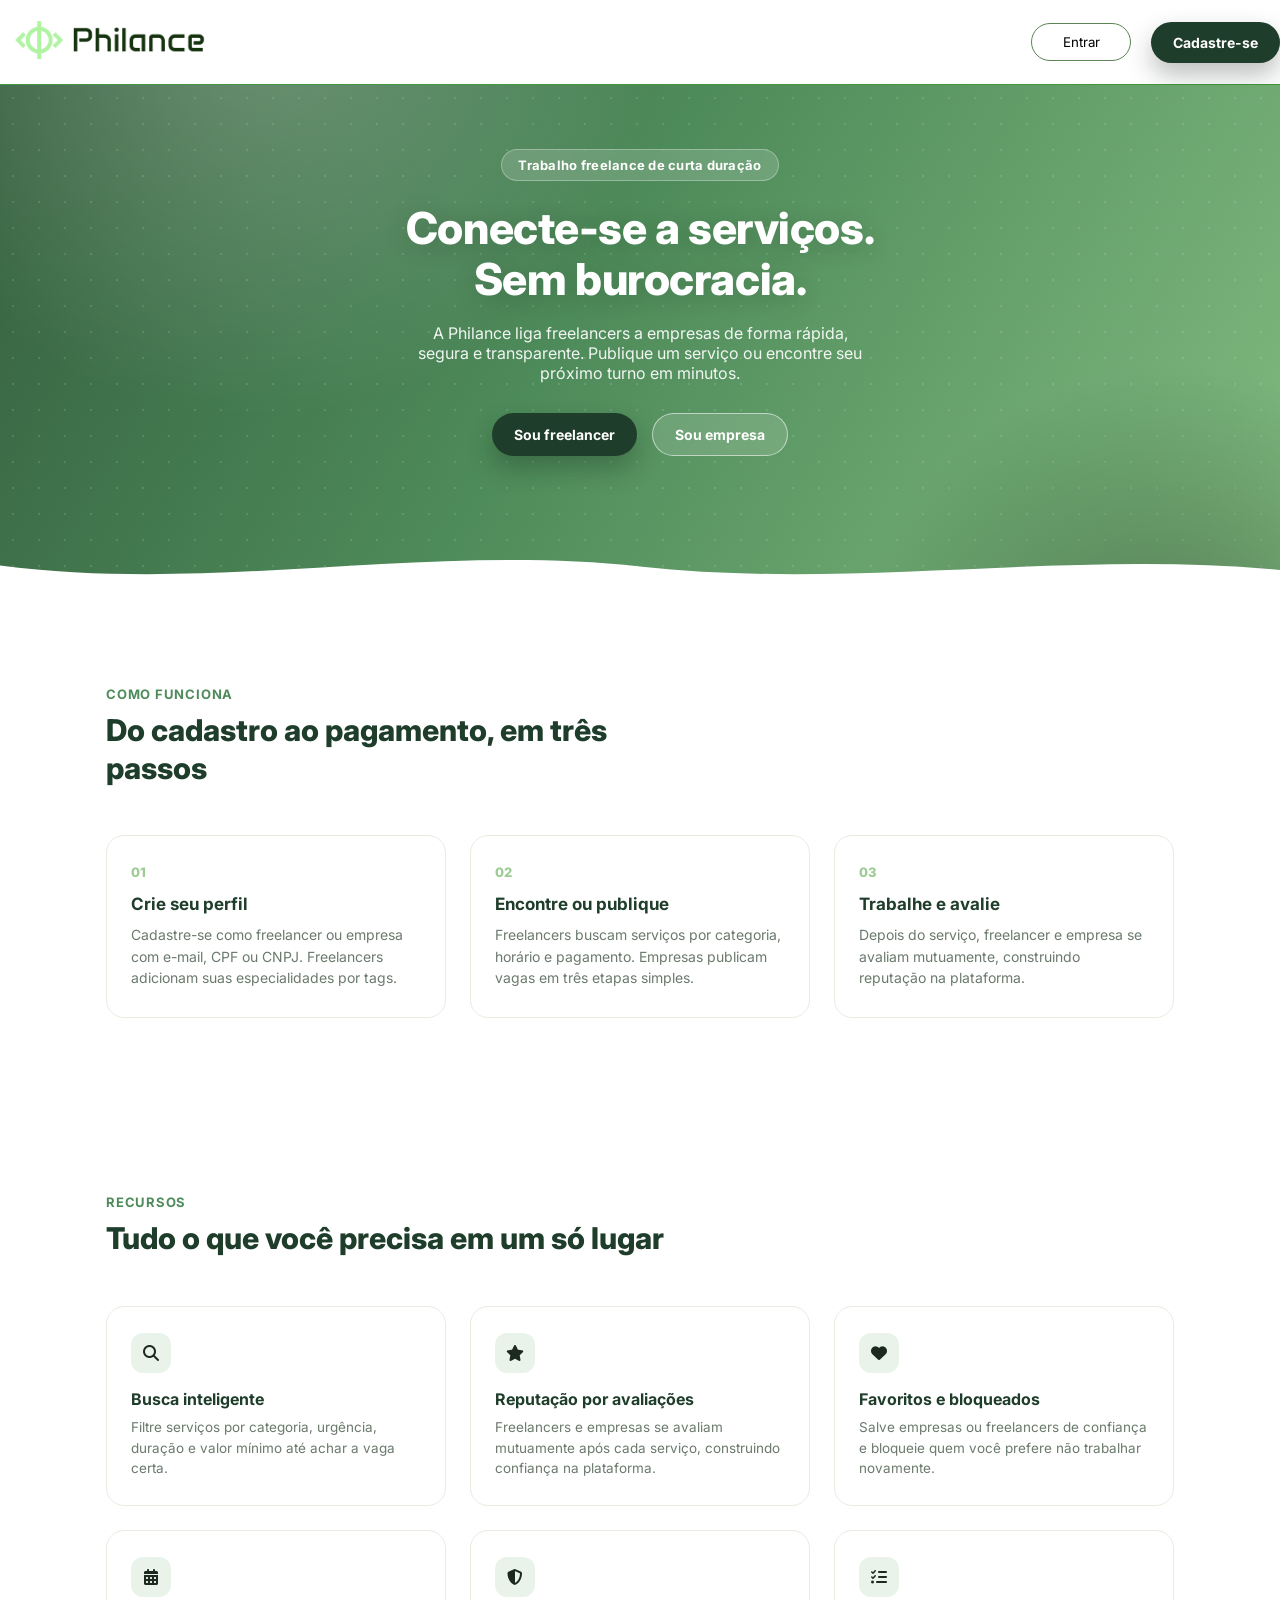
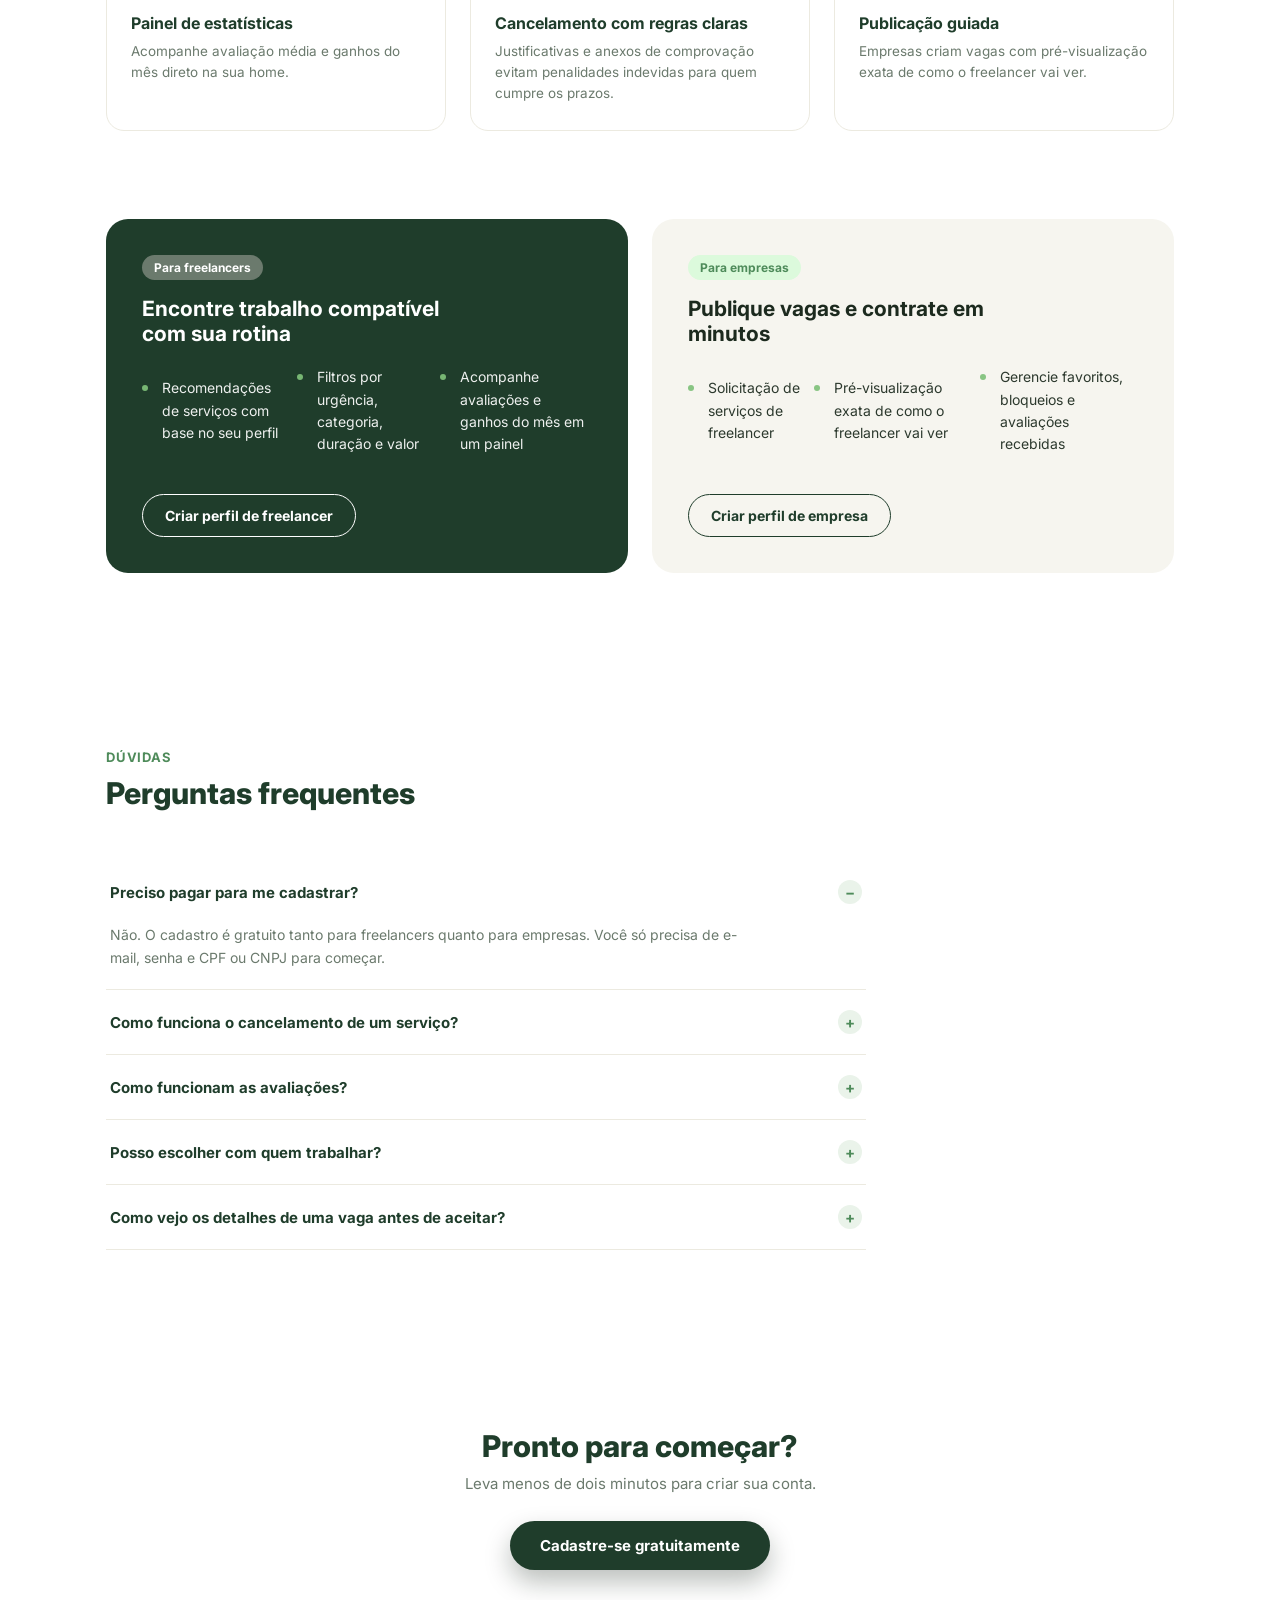
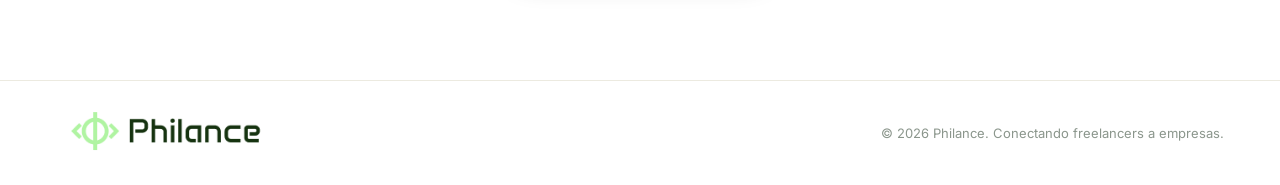
==== commit a29caa1b: "Cadastro" ====
--- a/src/index.html
+++ b/src/index.html
@@ -223,52 +223,4 @@
 <script>
     carregarNavbarHome();
 </script>
-<script>
-    // Fecha o modal se o usuário clicar na área escura (fora do formulário)
-    const modal = document.getElementById('modal-container');
-    modal.addEventListener('click', (event) => {
-        if (event.target === modal) {
-            modal.close();
-        }
-    });
-
-    async function carregarConteudoModal(arquivoHtml) {
-        const modalContainer = document.getElementById('modal-container');
-        try {
-            const resposta = await fetch(arquivoHtml);
-            if (!resposta.ok) throw new Error('Erro ao carregar o arquivo');
-            const html = await resposta.text();
-            
-            // Coloca o HTML do cadastro dentro do <dialog>
-            modalContainer.innerHTML = html;
-        } catch (erro) {
-            console.error(erro);
-            modalContainer.innerHTML = '<p style="padding:20px; color:red;">Erro ao carregar a tela. Tente novamente.</p>';
-        }
-    }
-
-    async function abrirModal(arquivoInicial, event) {
-        const modalContainer = document.getElementById('modal-container');
-        
-        // 1. Busca o HTML do cadastro via Ajax e coloca no modal
-        await carregarConteudoModal(arquivoInicial);
-        
-        // 2. Abre a janela flutuante nativa por cima da Home
-        modalContainer.showModal();
-        
-        try {
-            // 3. O JavaScript vai até a pasta e importa a função de lá de dentro dinamicamente!
-            const moduloCadastro = await import('/src/pages/cadastro/cadastroE&F.js');
-            const moduloLogin = await import('/src/pages/login/loginE&F.js');
-            
-            // 4. Executa a função importada diretamente do módulo
-            moduloCadastro.inicializarEventosDoCadastro();
-            moduloLogin.inicializarEventosDoLogin();
-            
-        } catch (erro) {
-            console.error("Não foi possível importar o arquivo JS das pastas:", erro);
-        }
-    }
-
-</script>
 </html>
--- a/css/style.css
+++ b/css/style.css
@@ -382,6 +382,7 @@
   transform: translateY(0); 
 }
 
+
 .btn-log { 
   padding: 15px 30px; 
   font-size: 15px; 
@@ -406,16 +407,19 @@
   background: rgba(255,255,255,.24); 
 }
 
+
 .btn-outline-dark {
   background: transparent;
   border: 1.5px solid #1F3D2B;
   color: #1F3D2B;
 }
+
 .btn-outline-dark:hover { 
   background: #1F3D2B; 
   color: #fff; 
 }
 
+
 .btn-outline-light {
   background: transparent;
   border: 1.5px solid #fff;
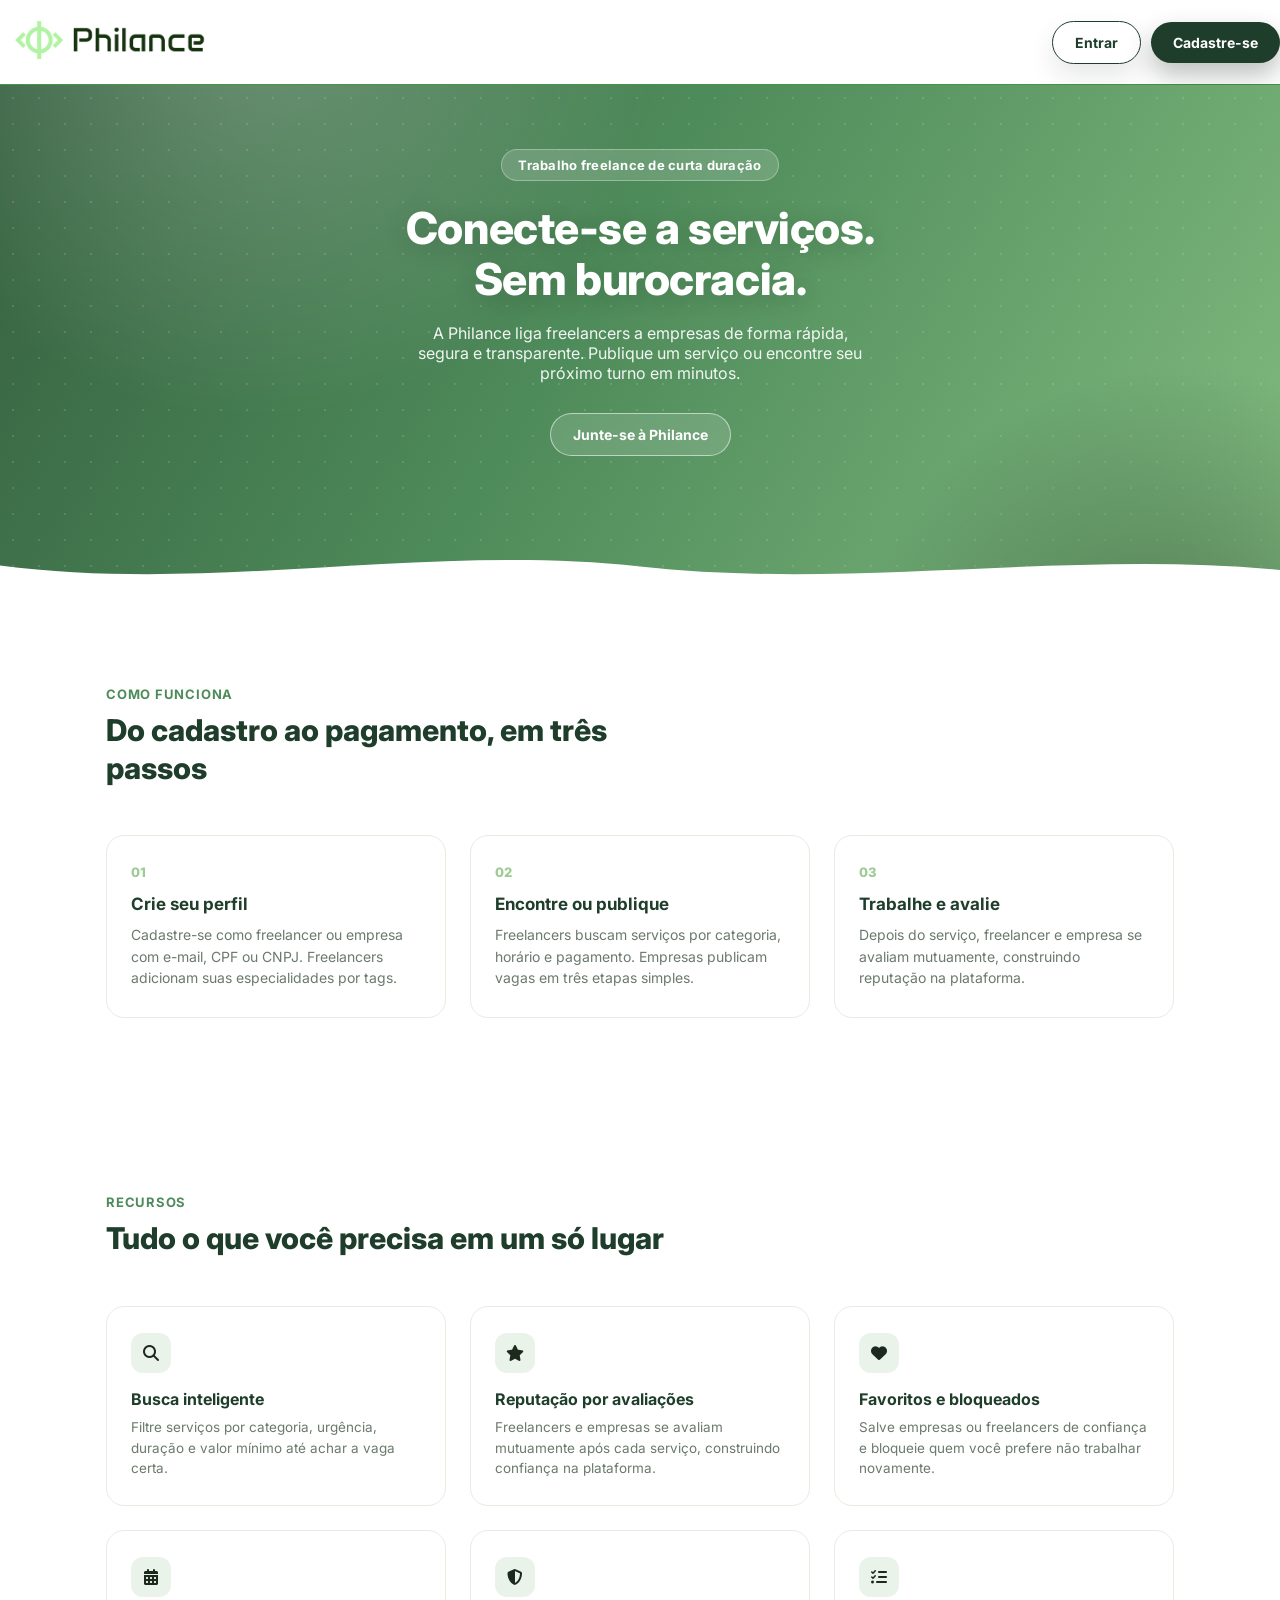
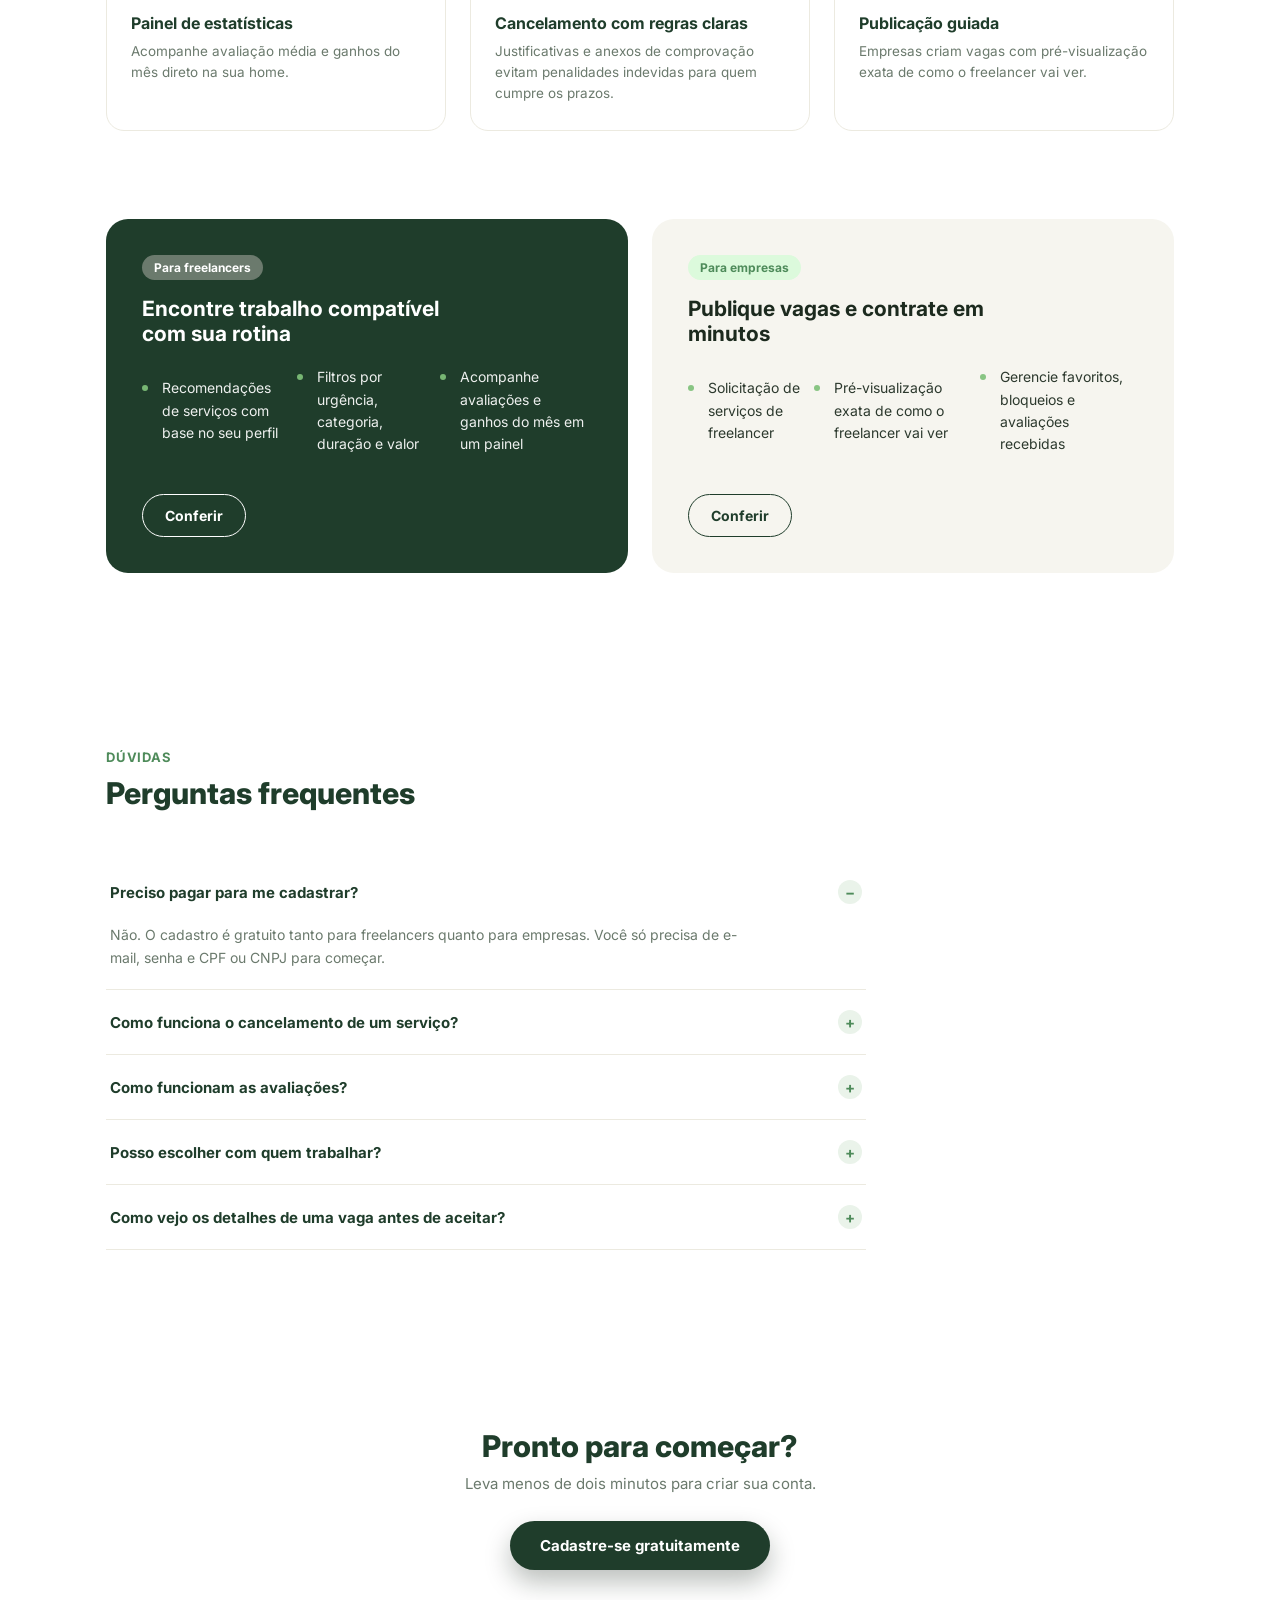
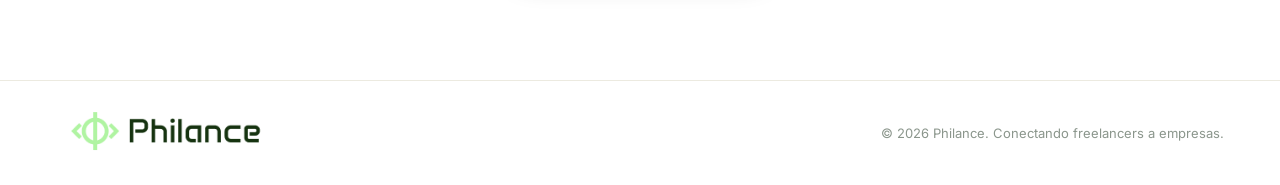
==== commit d5e3f309: "Atualização no index Botões ajustados no index" ====
--- a/src/index.html
+++ b/src/index.html
@@ -23,8 +23,9 @@
                 <h1>Conecte-se a serviços.<br>Sem burocracia.</h1>
                 <p>A Philance liga freelancers a empresas de forma rápida, segura e transparente. Publique um serviço ou encontre seu próximo turno em minutos.</p>
                 <div class="banner-actions">
-                    <button class="btn btn-dark">Sou freelancer</button>
-                    <button class="btn btn-outline">Sou empresa</button>
+                    <a href="/src/pages/cadastro/cadastroE&F.html">
+                        <button class="btn btn-outline">Junte-se à Philance</button>
+                    </a>
                 </div>
             </div>
         </div>
@@ -126,7 +127,9 @@
             <li>Filtros por urgência, categoria, duração e valor</li>
             <li>Acompanhe avaliações e ganhos do mês em um painel</li>
         </ul>
-        <button class="btn btn-outline-light">Criar perfil de freelancer</button>
+        <a href="/src/pages/cadastro/cadastroE&F.html">
+            <button class="btn btn-outline-light">Conferir</button>
+        </a>
         </article>
 
         <article class="audience-card audience-card-empresa" >
@@ -137,7 +140,9 @@
             <li>Pré-visualização exata de como o freelancer vai ver</li>
             <li>Gerencie favoritos, bloqueios e avaliações recebidas</li>
         </ul>
-        <button class="btn btn-outline-dark">Criar perfil de empresa</button>
+        <a href="/src/pages/cadastro/cadastroE&F.html">
+            <button class="btn btn-outline-dark">Conferir</button>
+        </a>
         </article>
 
     </section>
@@ -206,7 +211,9 @@
     <section class="final">
         <h2>Pronto para começar?</h2>
         <p>Leva menos de dois minutos para criar sua conta.</p>
-        <button class="btn btn-dark btn-log">Cadastre-se gratuitamente</button>
+        <a href="/src/pages/cadastro/cadastroE&F.html">
+            <button class="btn btn-dark btn-log">Cadastre-se gratuitamente</button>
+        </a>
     </section>
 
     </body>
--- a/css/style.css
+++ b/css/style.css
@@ -364,6 +364,11 @@
 
 
 /* ---------- Botões ---------- */
+
+a{
+    text-decoration: none;
+}
+
 .btn {
   display: inline-flex;
   align-items: center;
@@ -382,7 +387,6 @@
   transform: translateY(0); 
 }
 
-
 .btn-log { 
   padding: 15px 30px; 
   font-size: 15px; 
@@ -407,19 +411,16 @@
   background: rgba(255,255,255,.24); 
 }
 
-
 .btn-outline-dark {
   background: transparent;
   border: 1.5px solid #1F3D2B;
   color: #1F3D2B;
 }
-
 .btn-outline-dark:hover { 
   background: #1F3D2B; 
   color: #fff; 
 }
 
-
 .btn-outline-light {
   background: transparent;
   border: 1.5px solid #fff;
--- a/css/navbar.css
+++ b/css/navbar.css
@@ -70,6 +70,17 @@
     justify-content: center;
     gap: 8px;
 }
+
+.btn-light {
+  background: #FFFFFF;
+  color: #1F3D2B;
+  box-shadow: 0 12px 26px rgba(10,25,15,.10);
+  border: 1.5px solid #1F3D2B;
+}
+.btn-light:hover { 
+  opacity: .9; 
+}
+
 .button-solicitar-servico{
     background-color: #ffffff;
     border-style: none;
@@ -168,4 +179,5 @@
 .email{
     color: #727272;
     font-size: 15px;
-}+}
+
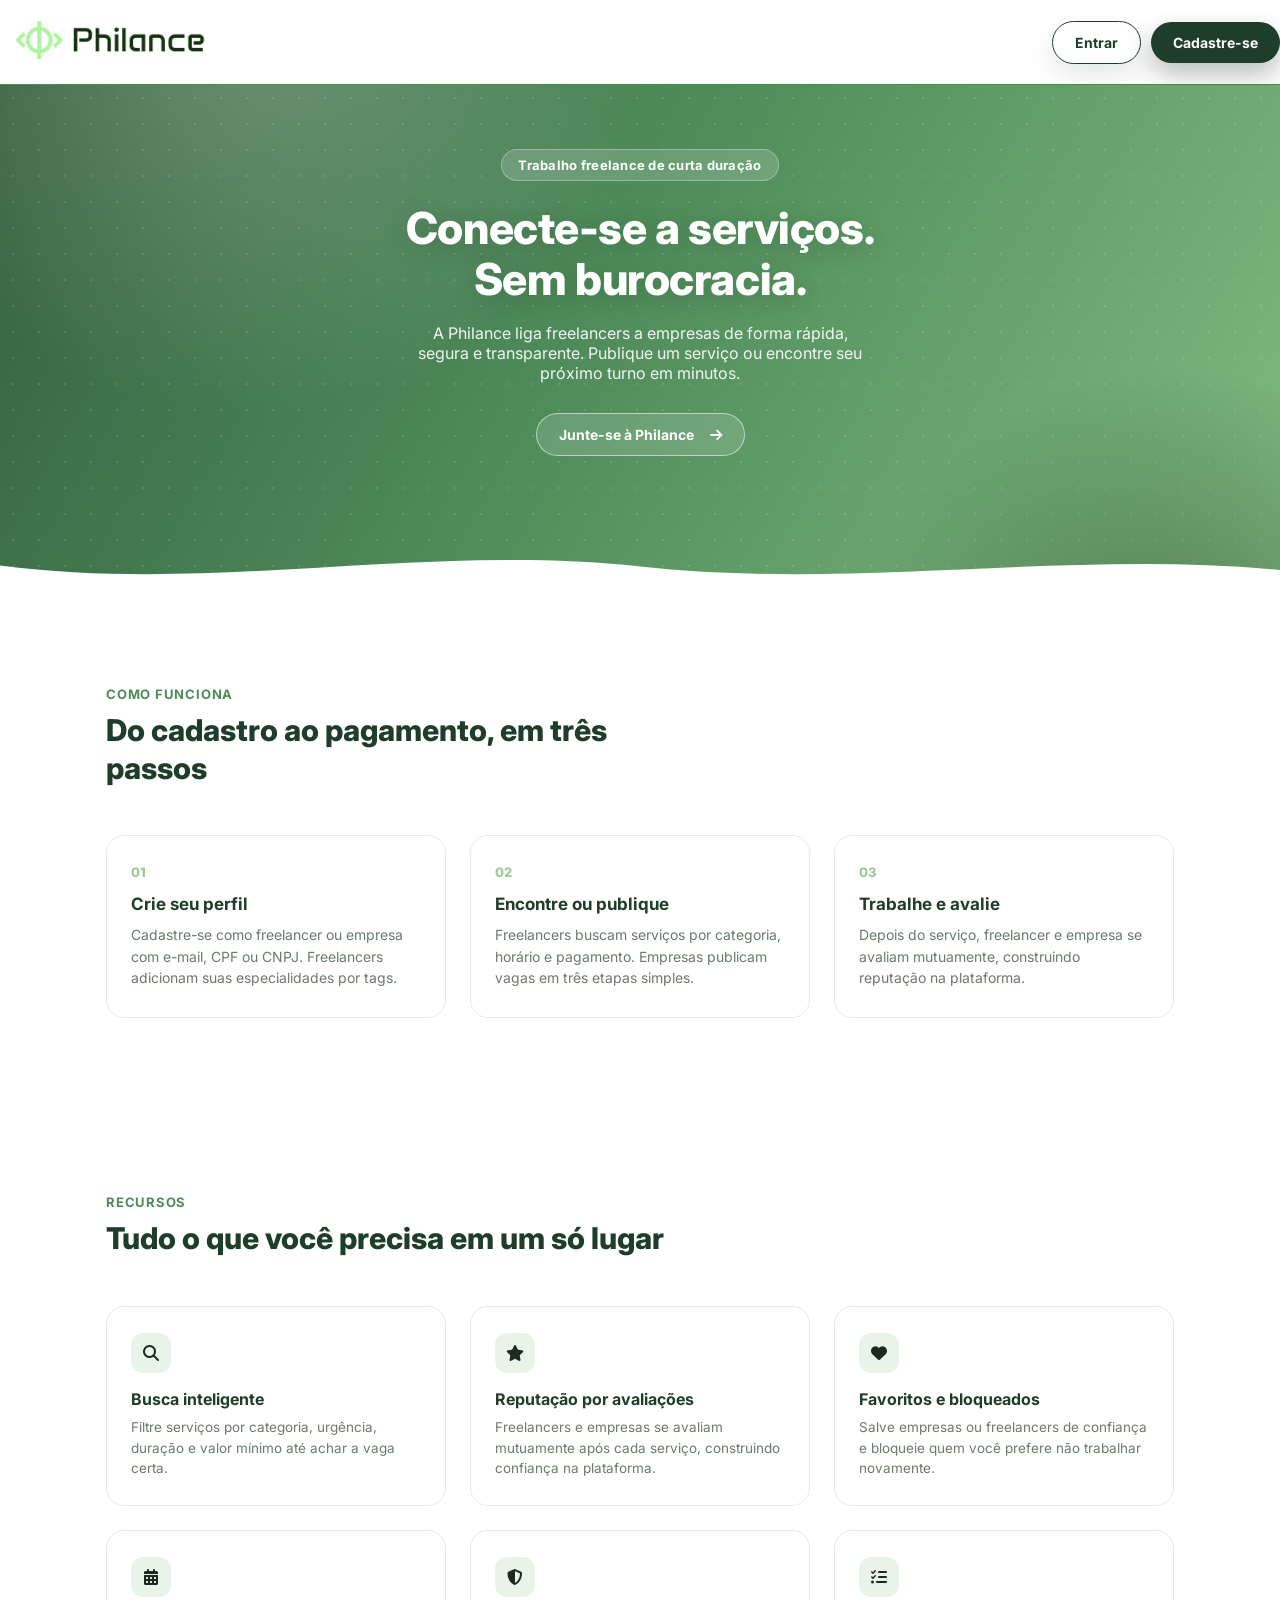
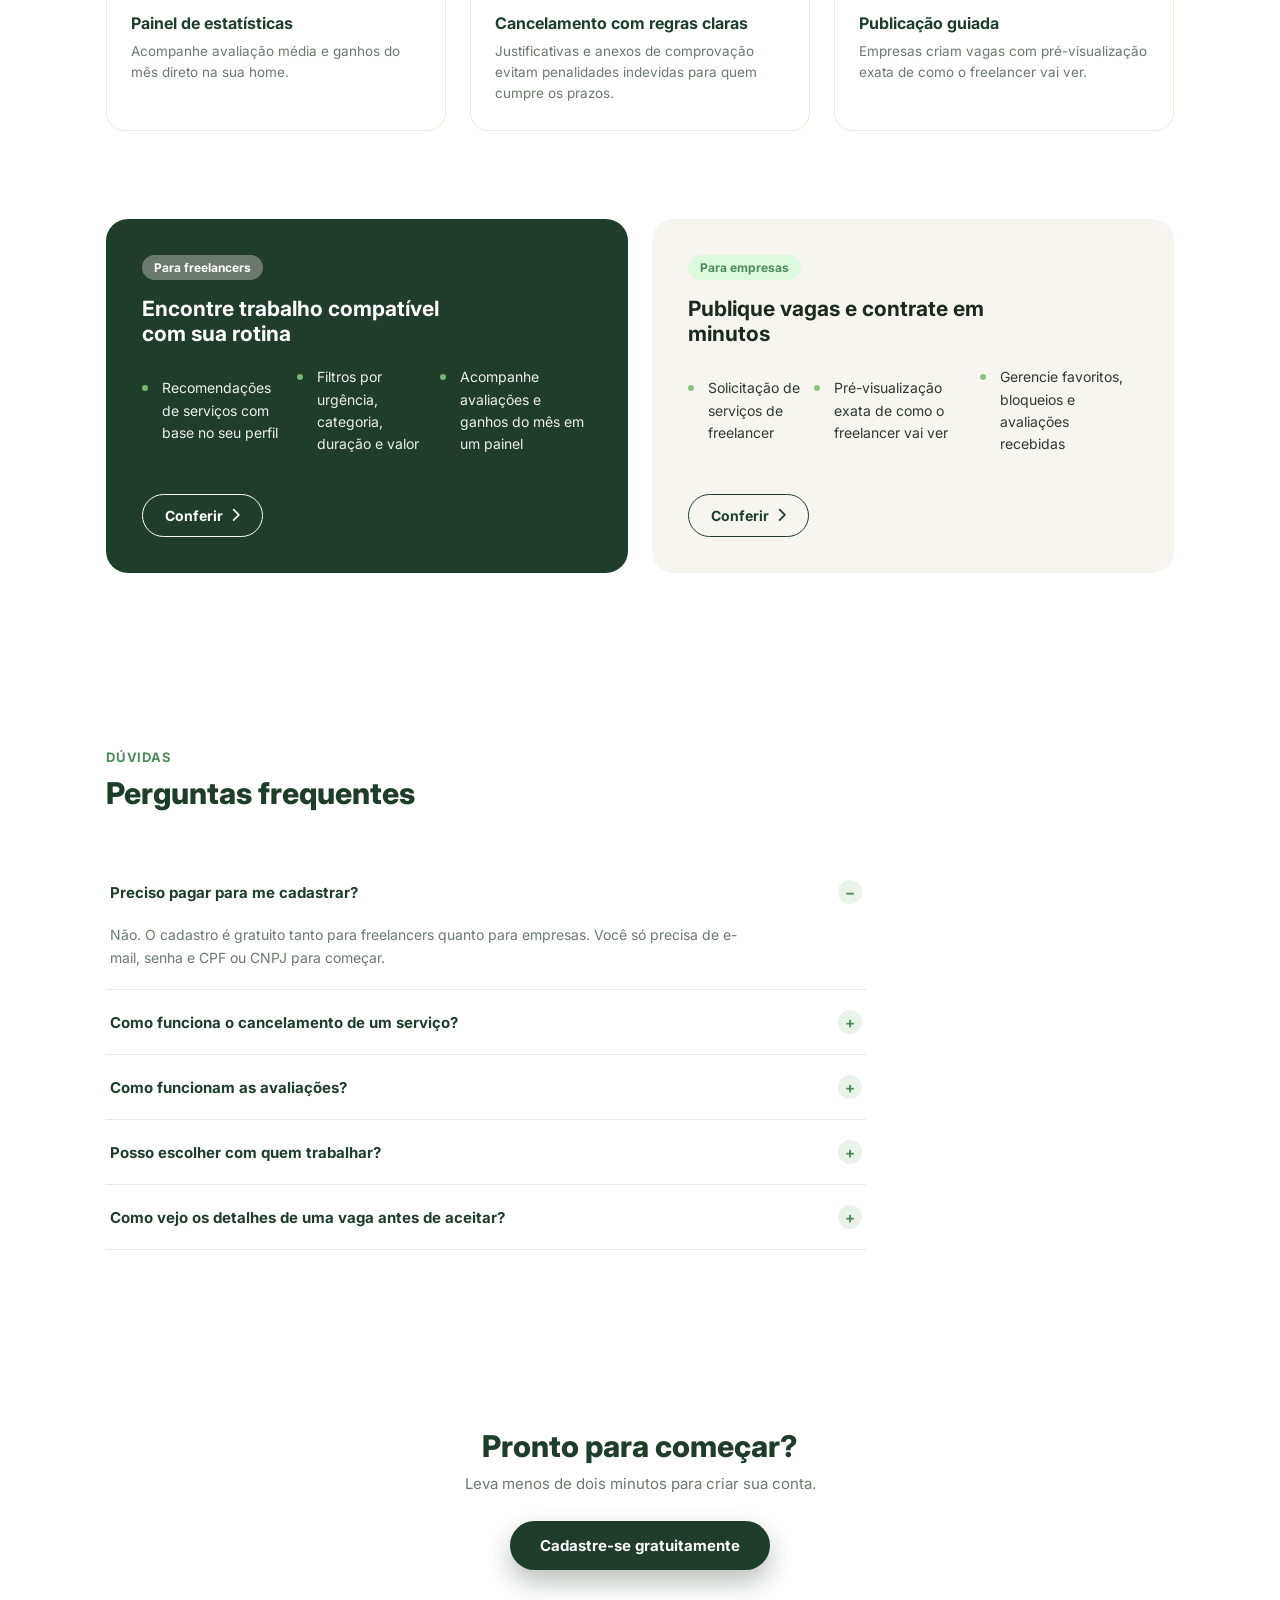
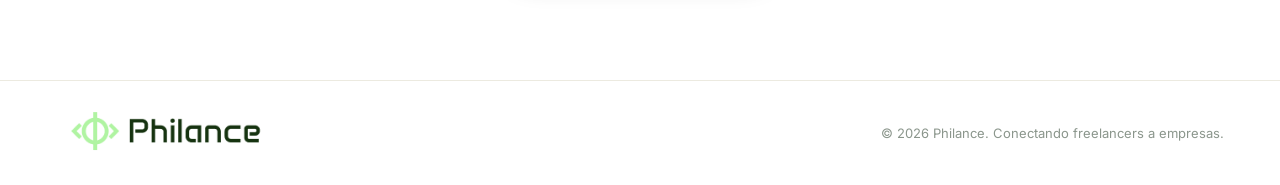
==== commit 012485a2: "Header arrumado Arrumado o header, agora ao invés de usar imagens para ícones, é usado o font-awesom" ====
--- a/src/index.html
+++ b/src/index.html
@@ -4,12 +4,14 @@
     <meta charset="UTF-8">
     <meta name="viewport" content="width=device-width, initial-scale=1.0">
     <title>Philance</title>
+    <!-- CSS -->
     <link rel="stylesheet" href="/css/style.css">
     <link rel="stylesheet" href="/css/navbar.css">
-
+    <!-- Fontes -->
     <link rel="preconnect" href="https://fonts.googleapis.com">
     <link rel="preconnect" href="https://fonts.gstatic.com" crossorigin>
     <link href="https://fonts.googleapis.com/css2?family=Anta&family=Inter:ital,opsz,wght@0,14..32,100..900;1,14..32,100..900&display=swap" rel="stylesheet">
+    <!-- Icone -->
     <link rel="stylesheet" href="https://cdnjs.cloudflare.com/ajax/libs/font-awesome/6.7.2/css/all.min.css">
 </head>
 <body>
@@ -24,7 +26,7 @@
                 <p>A Philance liga freelancers a empresas de forma rápida, segura e transparente. Publique um serviço ou encontre seu próximo turno em minutos.</p>
                 <div class="banner-actions">
                     <a href="/src/pages/cadastro/cadastroE&F.html">
-                        <button class="btn btn-outline">Junte-se à Philance</button>
+                        <button class="btn btn-outline">Junte-se à Philance<i class="fa-solid fa-arrow-right icon-arrow"></i></button>
                     </a>
                 </div>
             </div>
@@ -128,7 +130,7 @@
             <li>Acompanhe avaliações e ganhos do mês em um painel</li>
         </ul>
         <a href="/src/pages/cadastro/cadastroE&F.html">
-            <button class="btn btn-outline-light">Conferir</button>
+            <button class="btn btn-outline-light">Conferir <i class="fa-solid fa-chevron-right"></i></button>
         </a>
         </article>
 
@@ -141,7 +143,7 @@
             <li>Gerencie favoritos, bloqueios e avaliações recebidas</li>
         </ul>
         <a href="/src/pages/cadastro/cadastroE&F.html">
-            <button class="btn btn-outline-dark">Conferir</button>
+            <button class="btn btn-outline-dark">Conferir <i class="fa-solid fa-chevron-right"></i></button>
         </a>
         </article>
 
--- a/css/style.css
+++ b/css/style.css
@@ -430,4 +430,8 @@
 .btn-outline-light:hover {
   background: #fff;
   color: #1F3D2B;
+}
+
+.icon-arrow{
+  margin-left: 8px;
 }
--- a/css/navbar.css
+++ b/css/navbar.css
@@ -81,22 +81,23 @@
   opacity: .9; 
 }
 
-.button-solicitar-servico{
+.button-solicitar-buscar{
     background-color: #ffffff;
-    border-style: none;
     padding: 14px 20px;
     width: 250px;
     cursor:pointer;
+    border-style: none;
     font-size: 18px;
+    display: flex;
+    align-items: center;
+    justify-content: center;
+    gap: 8px;
 }
 .icon-nav{
-    width: 25px;
-    height: 30px;
-}
-
-.icon-servico{
     width: 30px;
     height: 30px;
+    color: #1F3D2B;
+    margin-bottom: -7px;
 }
 
 .nav-home-empresa{
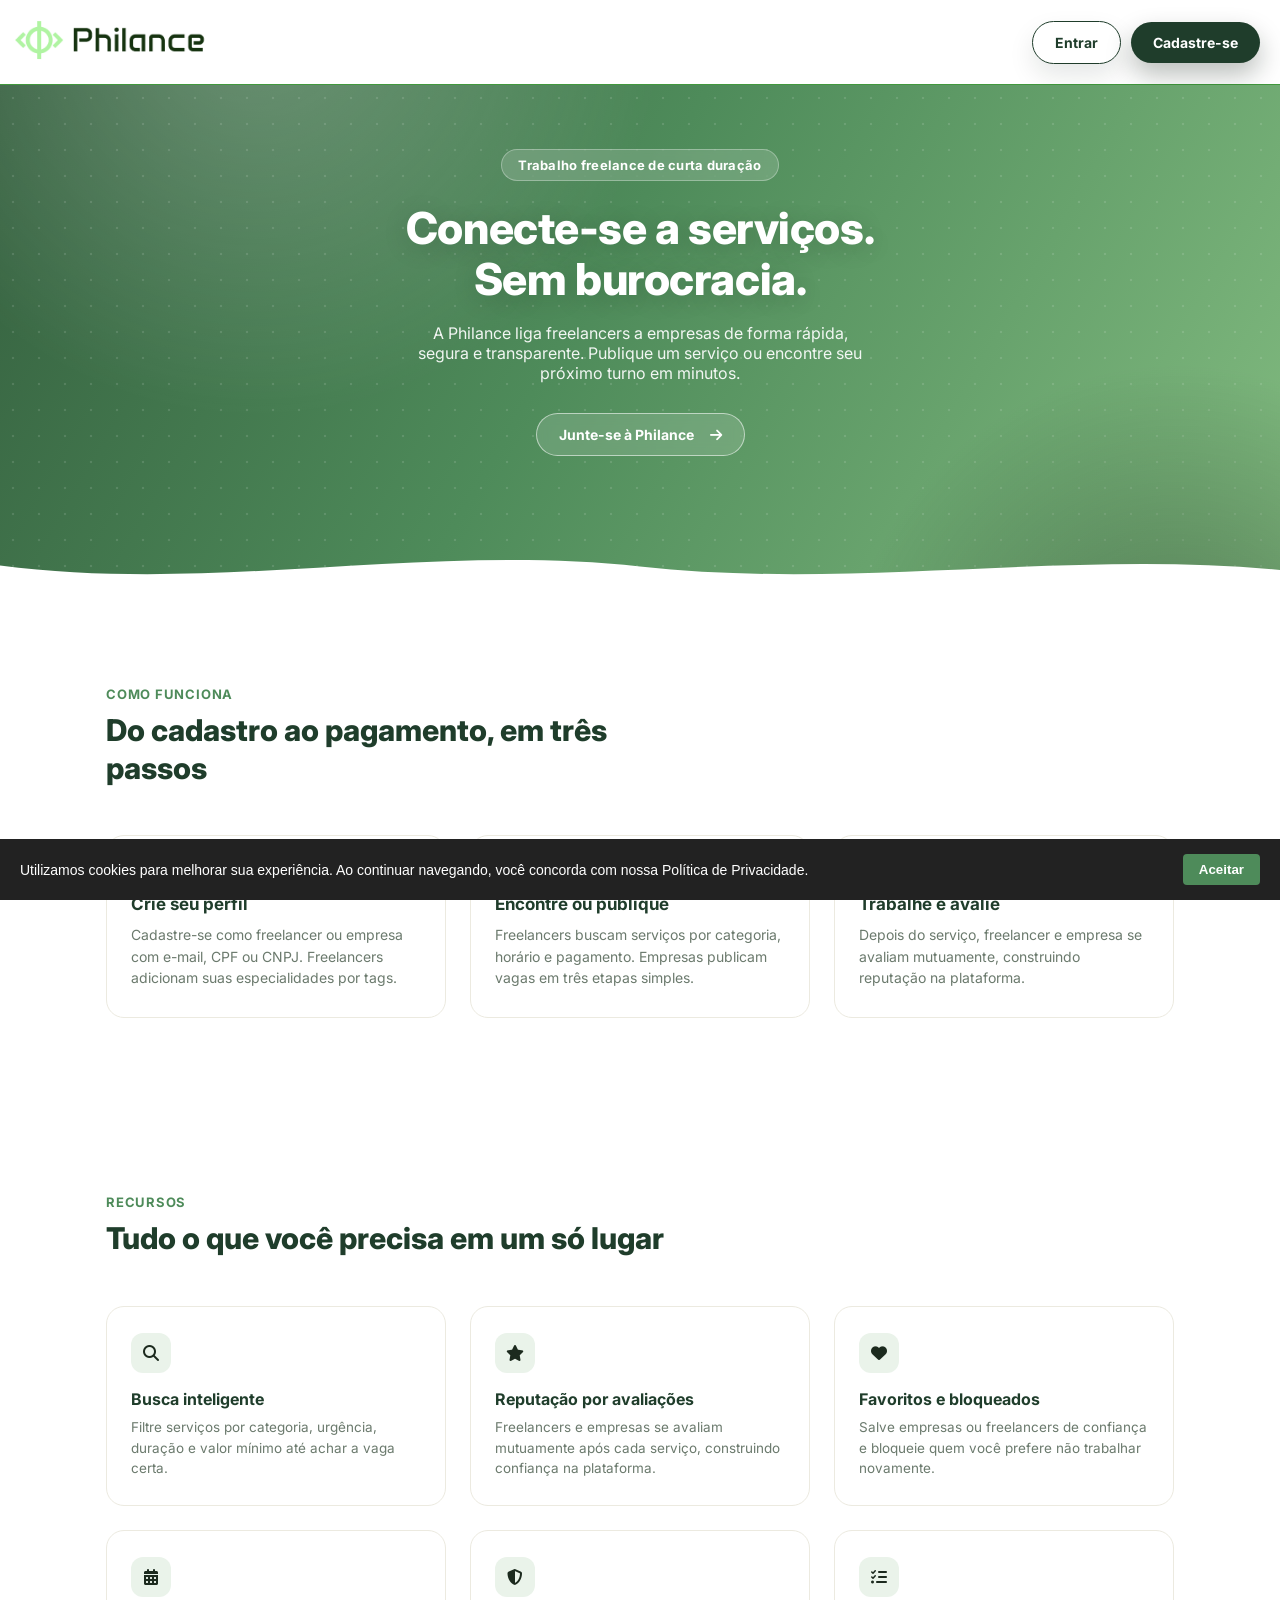
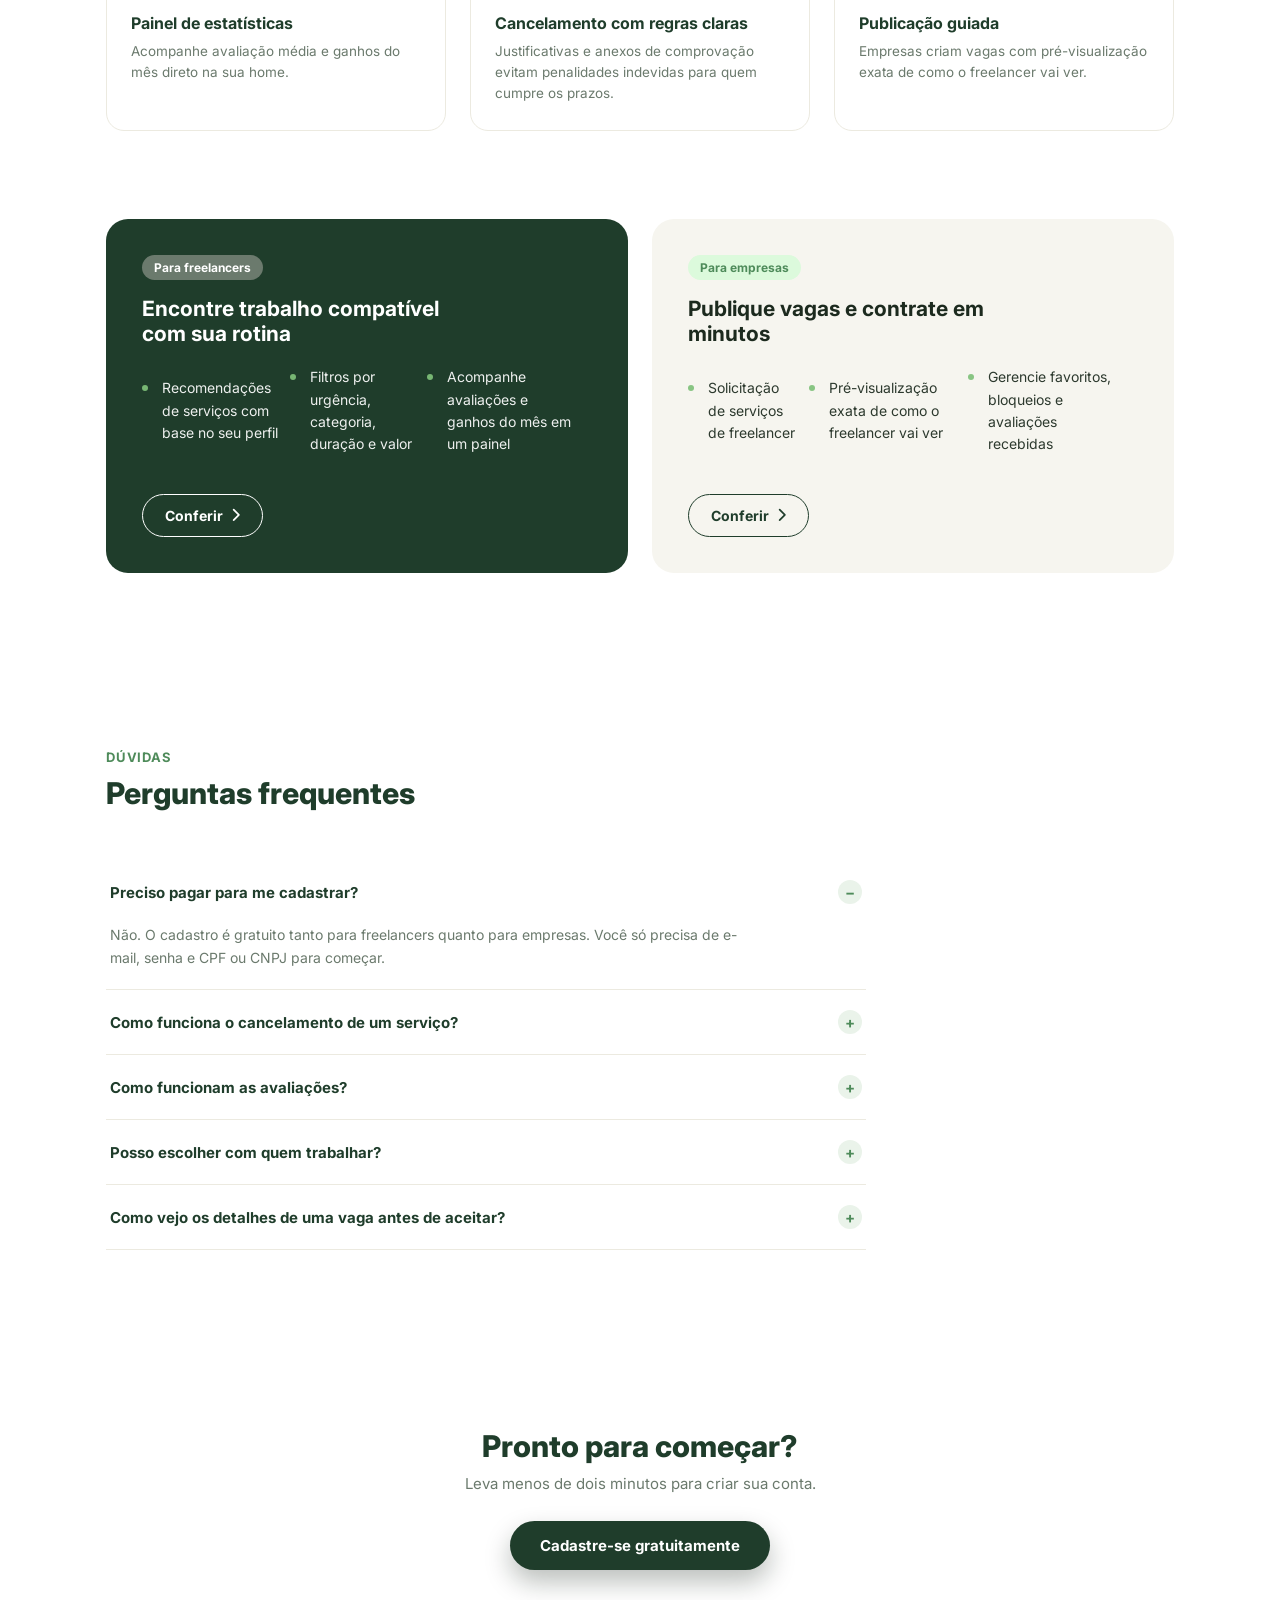
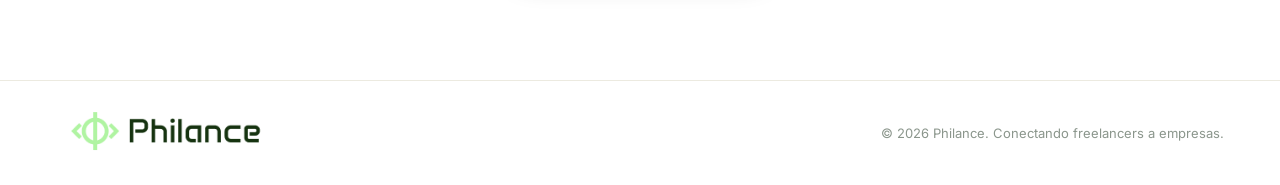
==== commit d9fa17ed: "CSS do buscarServico e cookies no index js do buscarServico e css arrumados adição de cookies no in" ====
--- a/src/index.html
+++ b/src/index.html
@@ -218,6 +218,11 @@
         </a>
     </section>
 
+    <div id="cookie-banner" class="cookie-banner">
+        <p>Utilizamos cookies para melhorar sua experiência. Ao continuar navegando, você concorda com nossa Política de Privacidade.</p>
+        <button id="accept-cookies">Aceitar</button>
+    </div>
+
     </body>
 
     <footer class="footer">
--- a/css/style.css
+++ b/css/style.css
@@ -358,11 +358,6 @@
 
 
 
-
-
-
-
-
 /* ---------- Botões ---------- */
 
 a{
@@ -434,4 +429,35 @@
 
 .icon-arrow{
   margin-left: 8px;
-}+}
+
+.cookie-banner {
+  position: fixed;
+  bottom: 0;
+  left: 0;
+  width: 100%;
+  background: #222;
+  color: #fff;
+  padding: 15px 20px;
+  display: flex;
+  justify-content: space-between;
+  align-items: center;
+  box-sizing: border-box;
+  z-index: 9999;
+  font-family: sans-serif;
+}
+
+.cookie-banner p {
+  margin: 0;
+  font-size: 14px;
+}
+
+.cookie-banner button {
+  background: #4E8B5A;
+  border: none;
+  color: #fff;
+  padding: 8px 16px;
+  cursor: pointer;
+  border-radius: 4px;
+  font-weight: bold;
+}
--- a/css/navbar.css
+++ b/css/navbar.css
@@ -49,6 +49,7 @@
     display: flex;
     gap: 10px;
     align-items: center;
+    margin-right: 20px;
 }
 
 img{
@@ -97,7 +98,7 @@
     width: 30px;
     height: 30px;
     color: #1F3D2B;
-    margin-bottom: -7px;
+    margin-bottom: -8px;
 }
 
 .nav-home-empresa{
@@ -182,3 +183,7 @@
     font-size: 15px;
 }
 
+.icon-exit{
+    margin-left: 127px;
+    color: rgb(175, 6, 6);
+}
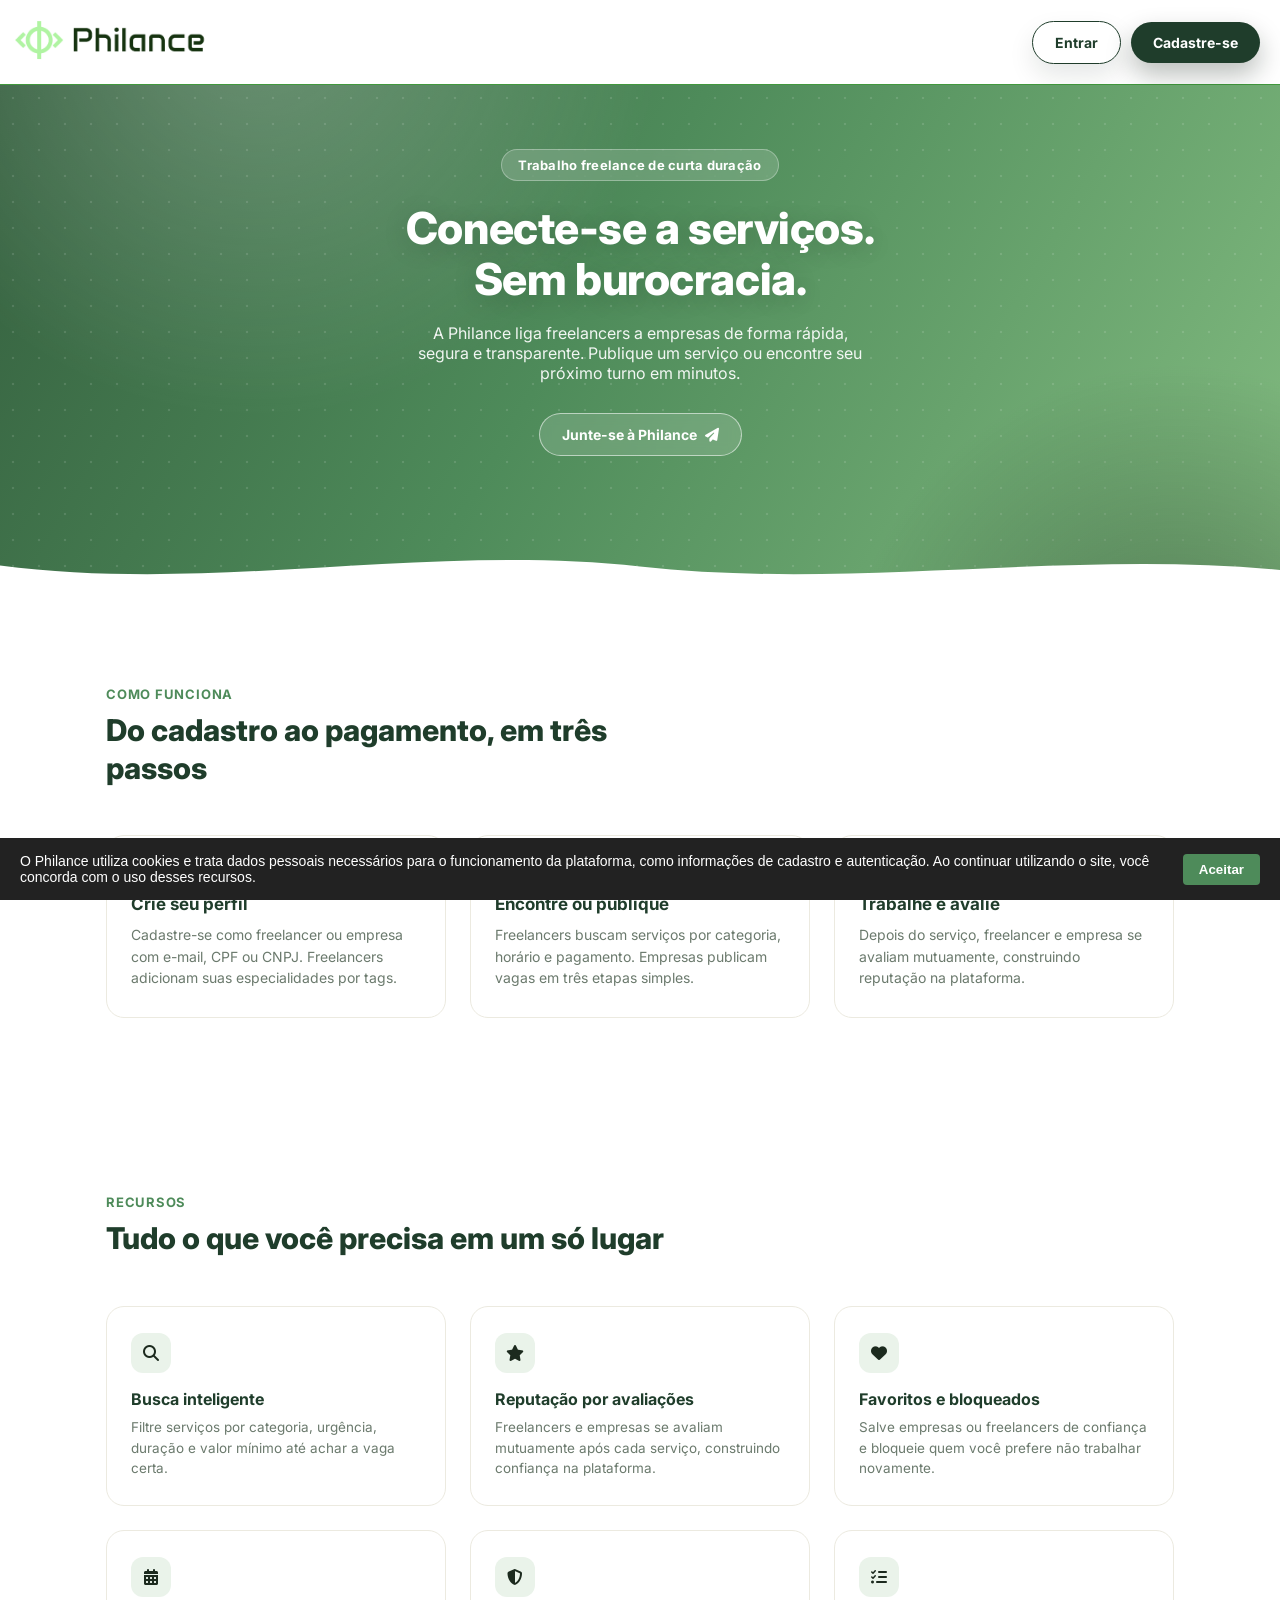
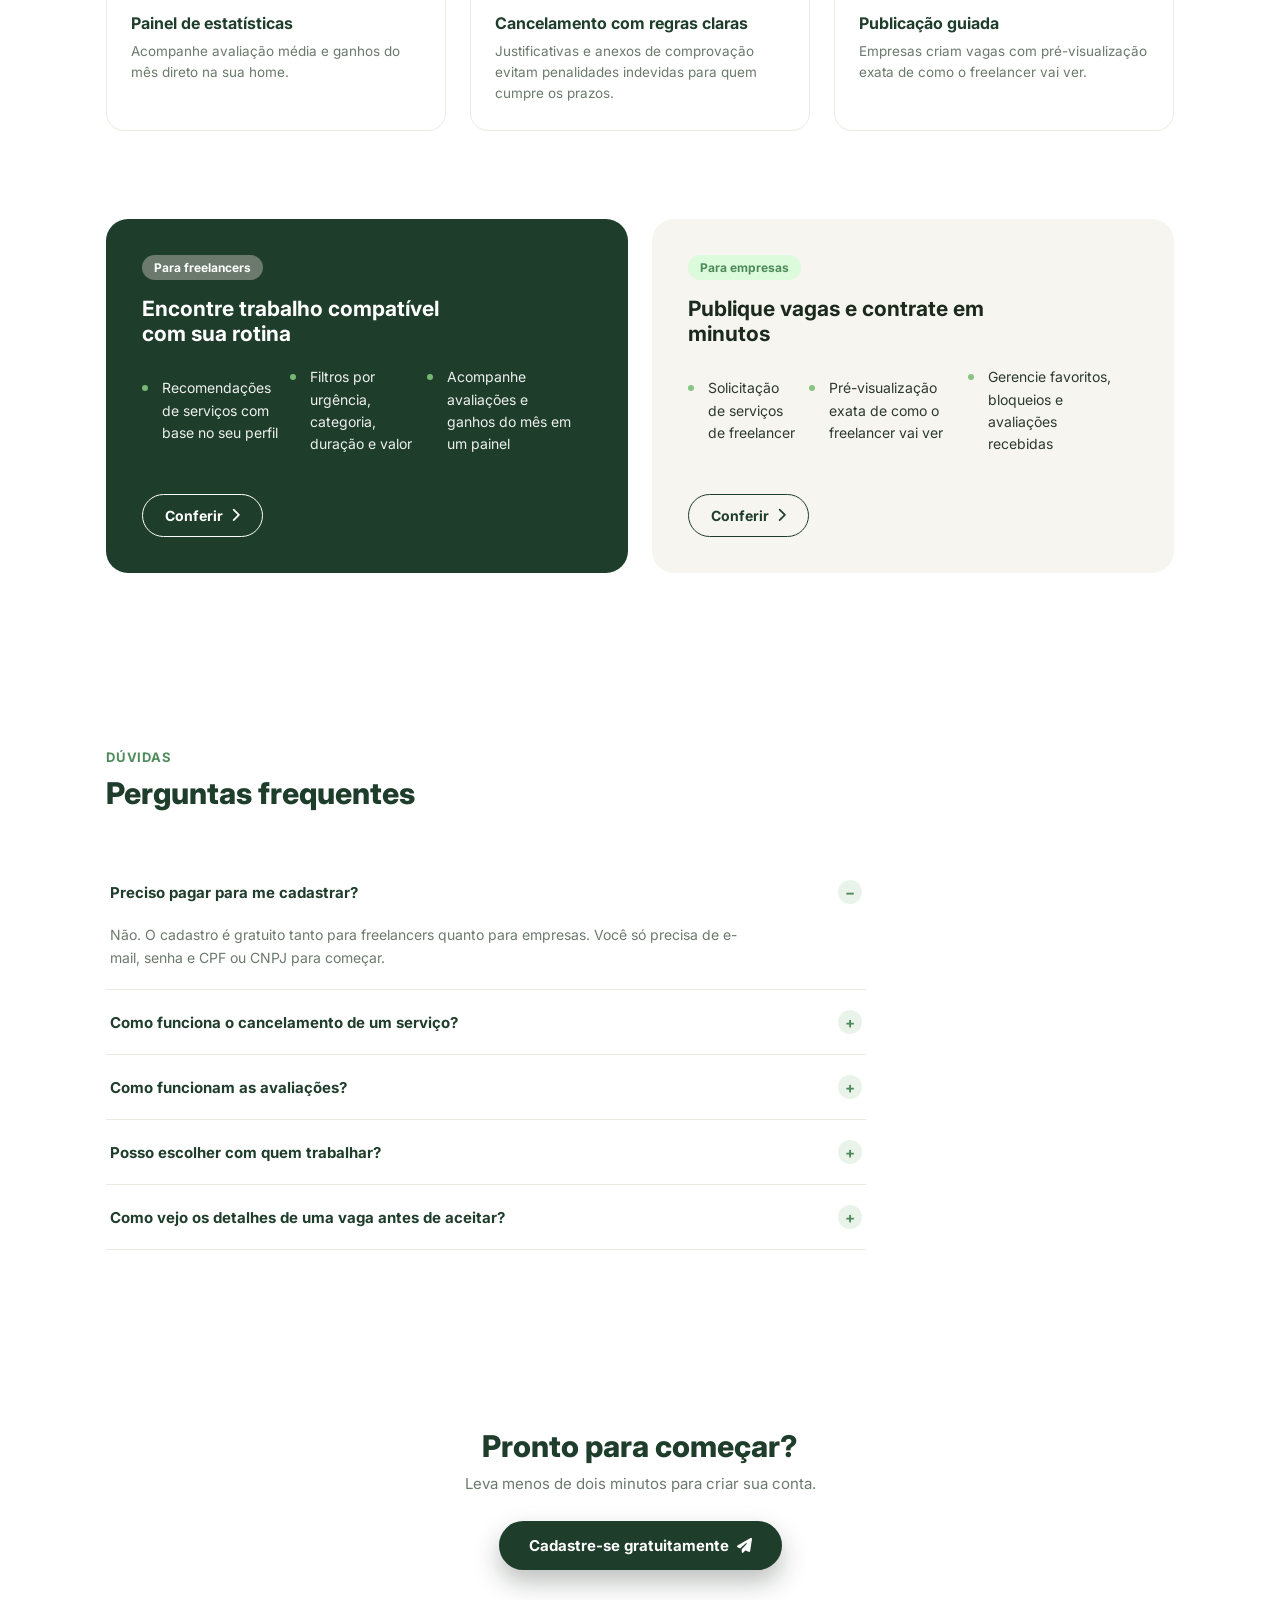
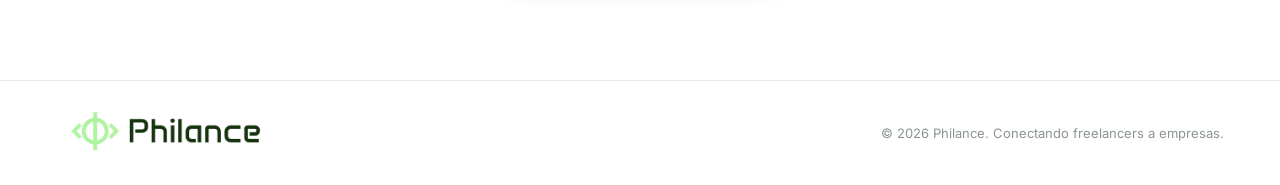
==== commit 64ff43ed: "Final?" ====
--- a/src/index.html
+++ b/src/index.html
@@ -26,7 +26,7 @@
                 <p>A Philance liga freelancers a empresas de forma rápida, segura e transparente. Publique um serviço ou encontre seu próximo turno em minutos.</p>
                 <div class="banner-actions">
                     <a href="/src/pages/cadastro/cadastroE&F.html">
-                        <button class="btn btn-outline">Junte-se à Philance<i class="fa-solid fa-arrow-right icon-arrow"></i></button>
+                        <button class="btn btn-outline">Junte-se à Philance<i class="fa-solid fa-paper-plane"></i></button>
                     </a>
                 </div>
             </div>
@@ -214,12 +214,12 @@
         <h2>Pronto para começar?</h2>
         <p>Leva menos de dois minutos para criar sua conta.</p>
         <a href="/src/pages/cadastro/cadastroE&F.html">
-            <button class="btn btn-dark btn-log">Cadastre-se gratuitamente</button>
+            <button class="btn btn-dark btn-log">Cadastre-se gratuitamente<i class="fa-solid fa-paper-plane"></i></button>
         </a>
     </section>
 
     <div id="cookie-banner" class="cookie-banner">
-        <p>Utilizamos cookies para melhorar sua experiência. Ao continuar navegando, você concorda com nossa Política de Privacidade.</p>
+        <p>O Philance utiliza cookies e trata dados pessoais necessários para o funcionamento da plataforma, como informações de cadastro e autenticação. Ao continuar utilizando o site, você concorda com o uso desses recursos.</p>
         <button id="accept-cookies">Aceitar</button>
     </div>
 
--- a/css/style.css
+++ b/css/style.css
@@ -427,10 +427,6 @@
   color: #1F3D2B;
 }
 
-.icon-arrow{
-  margin-left: 8px;
-}
-
 .cookie-banner {
   position: fixed;
   bottom: 0;
@@ -460,4 +456,4 @@
   cursor: pointer;
   border-radius: 4px;
   font-weight: bold;
-}
+}
